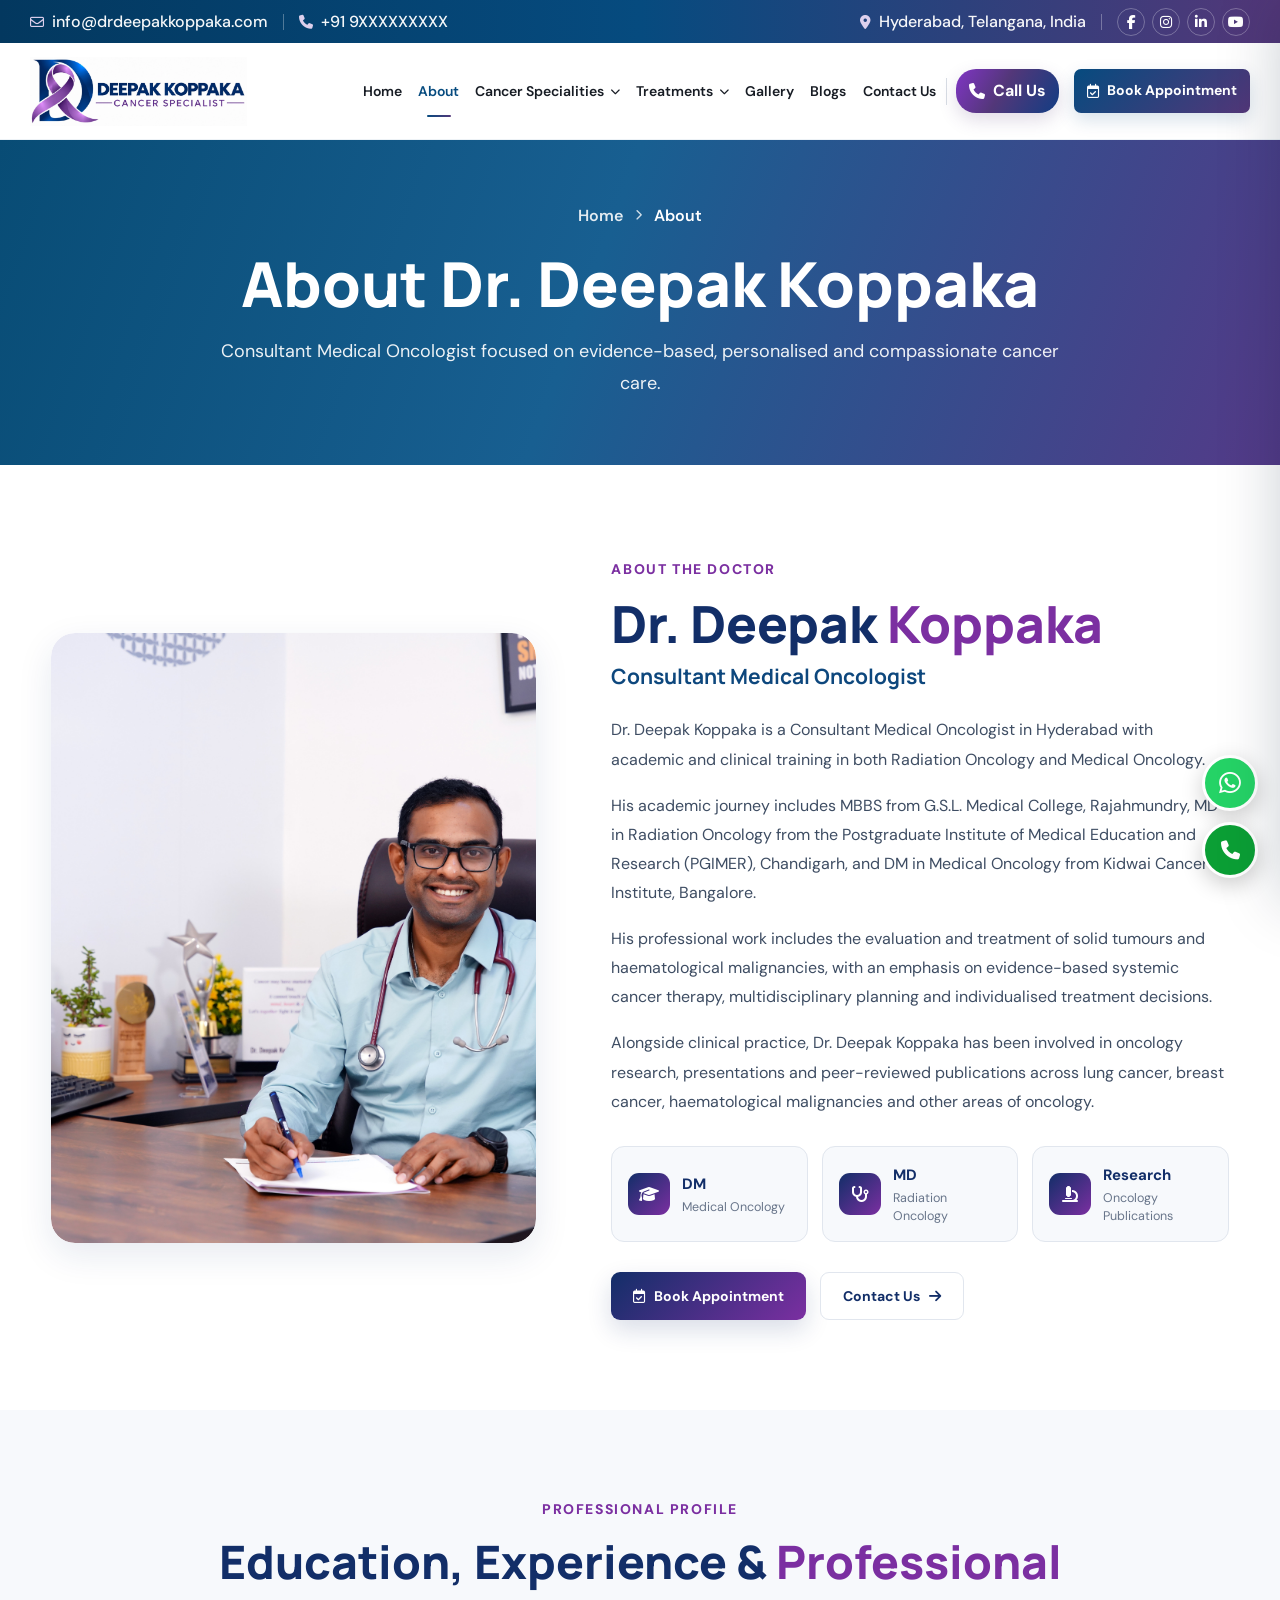
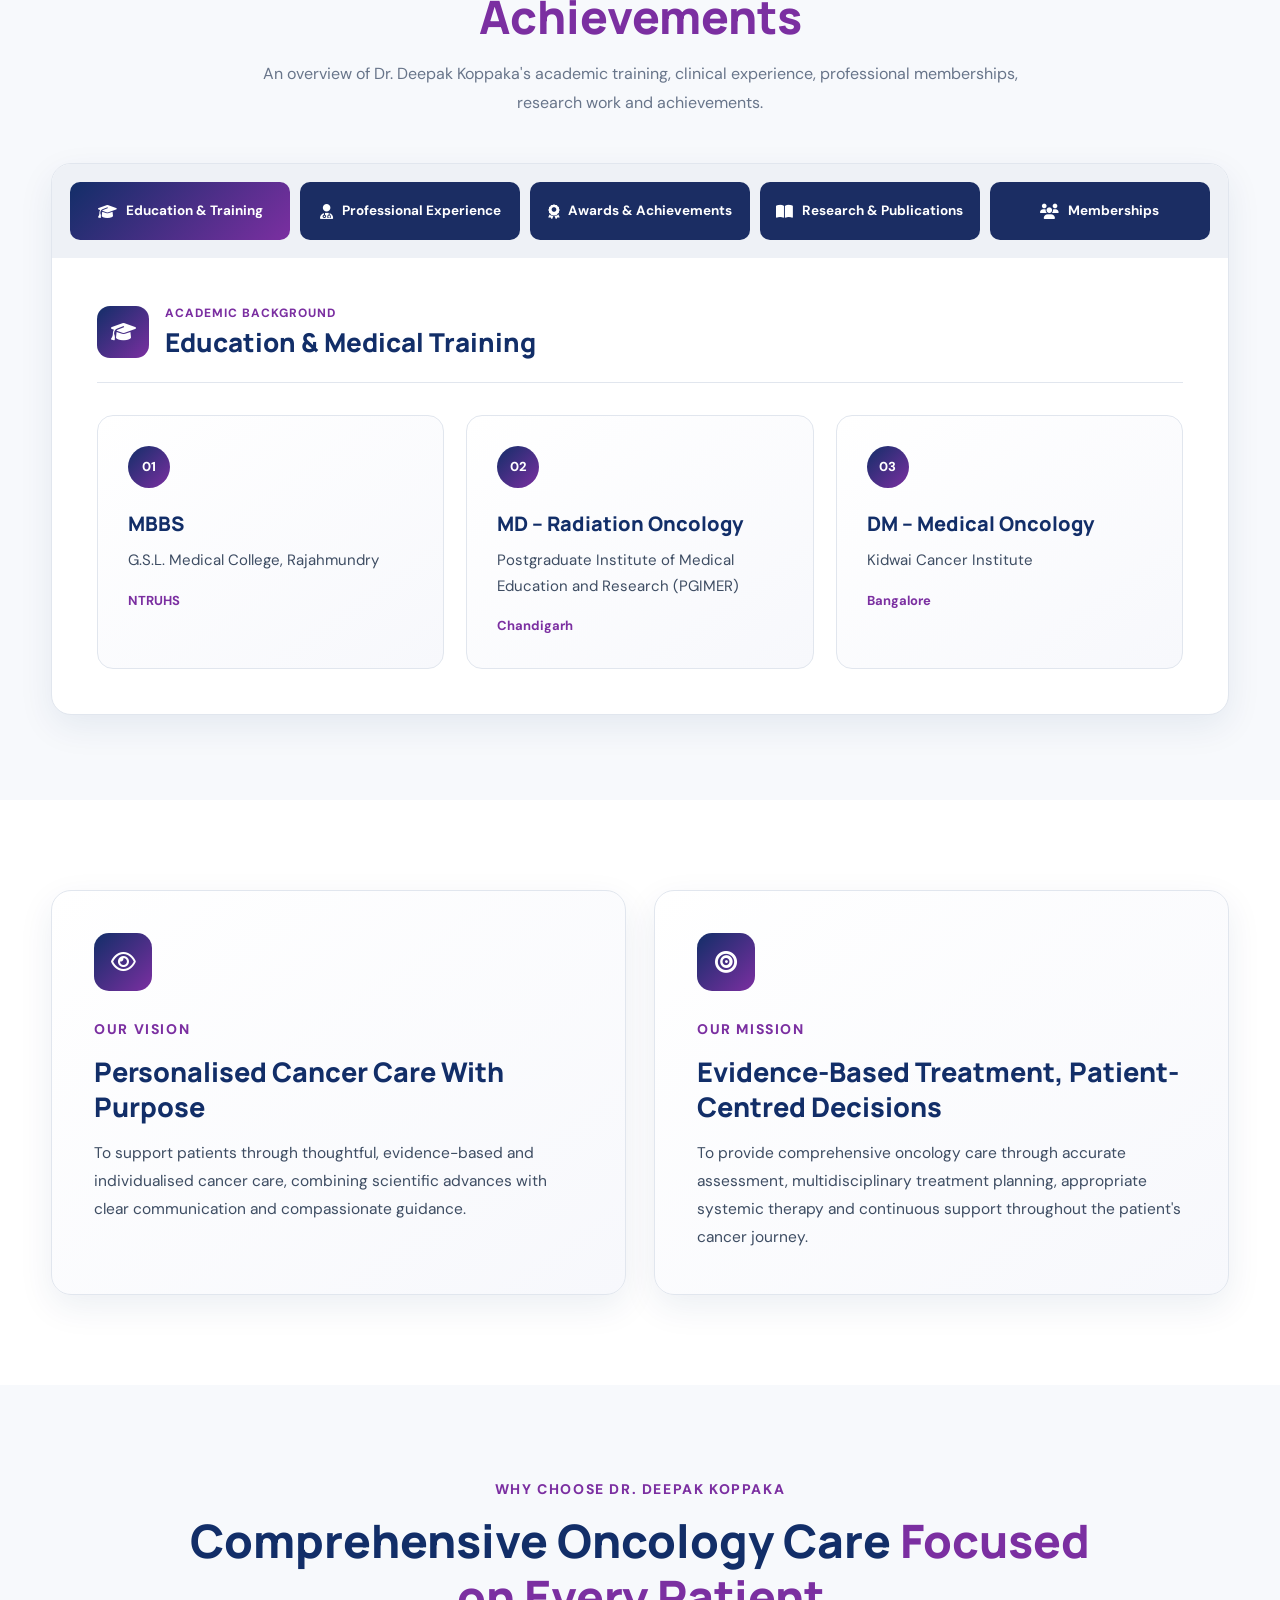
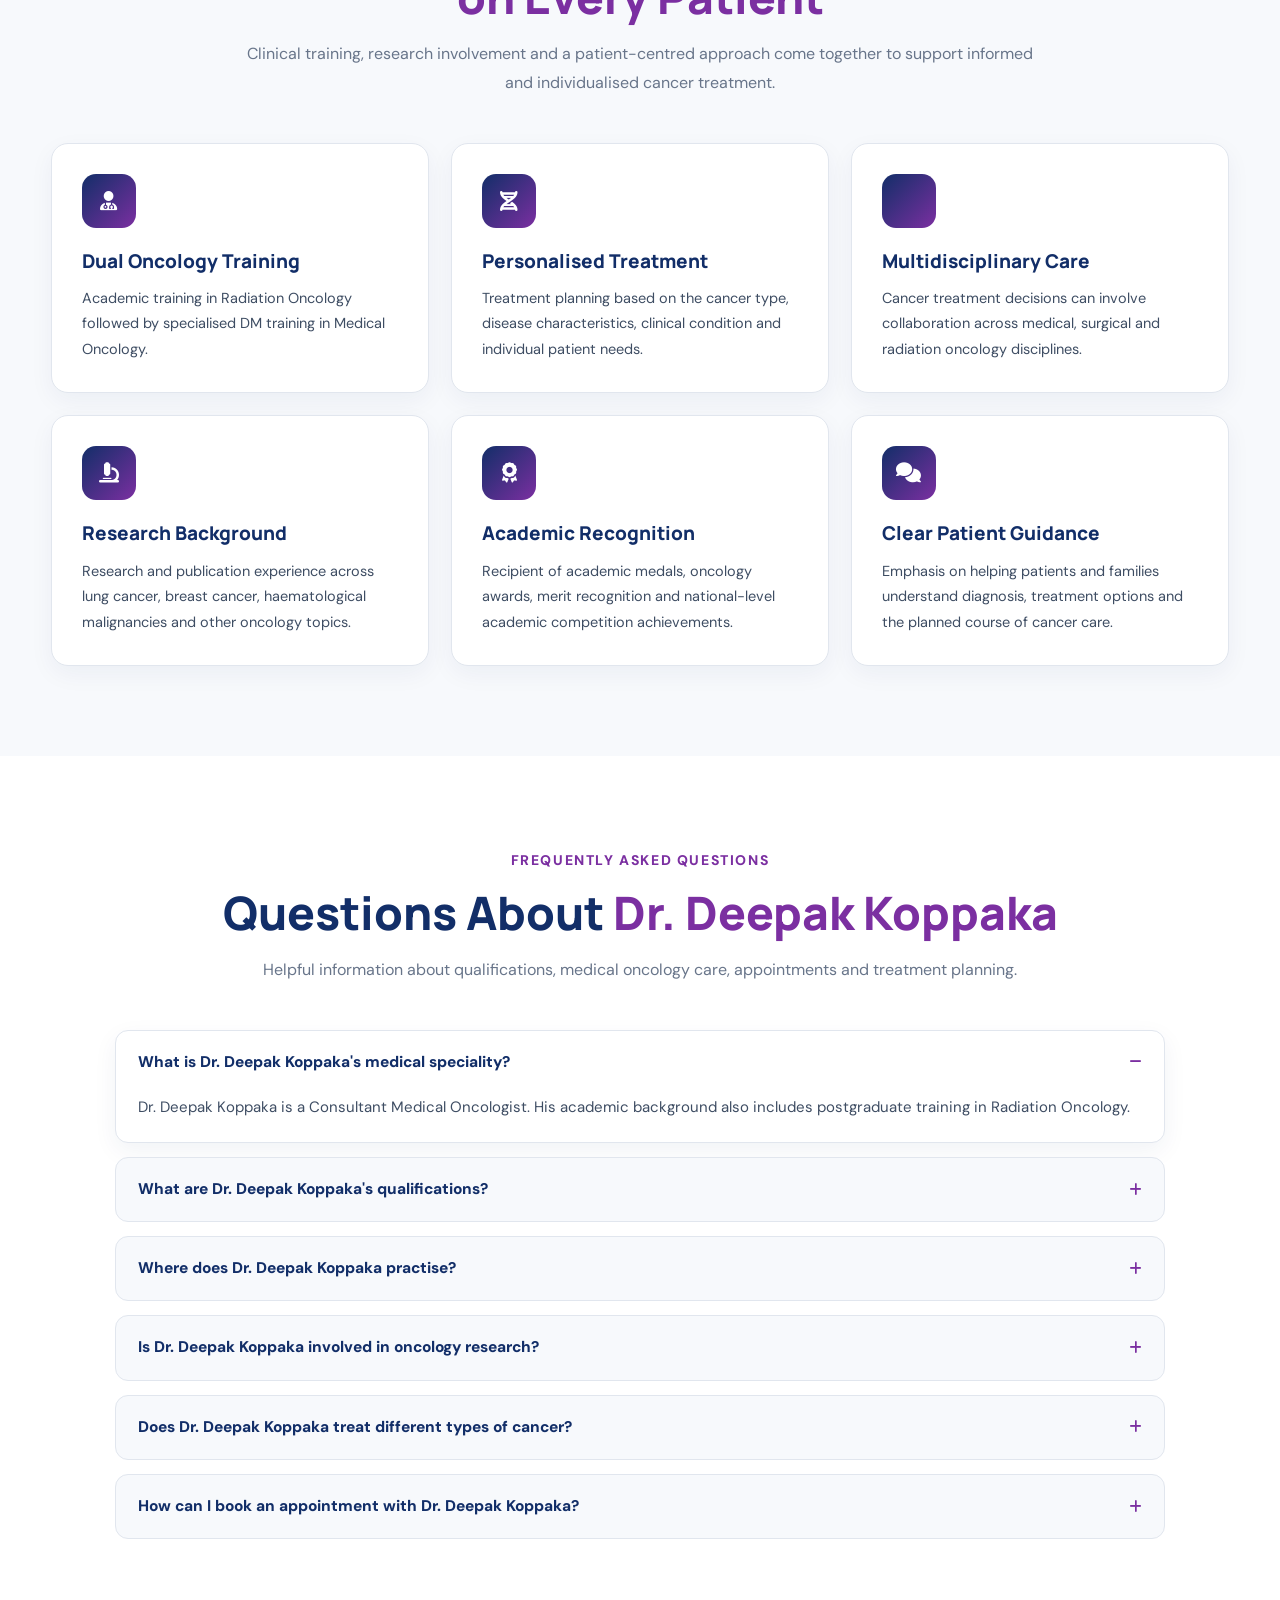
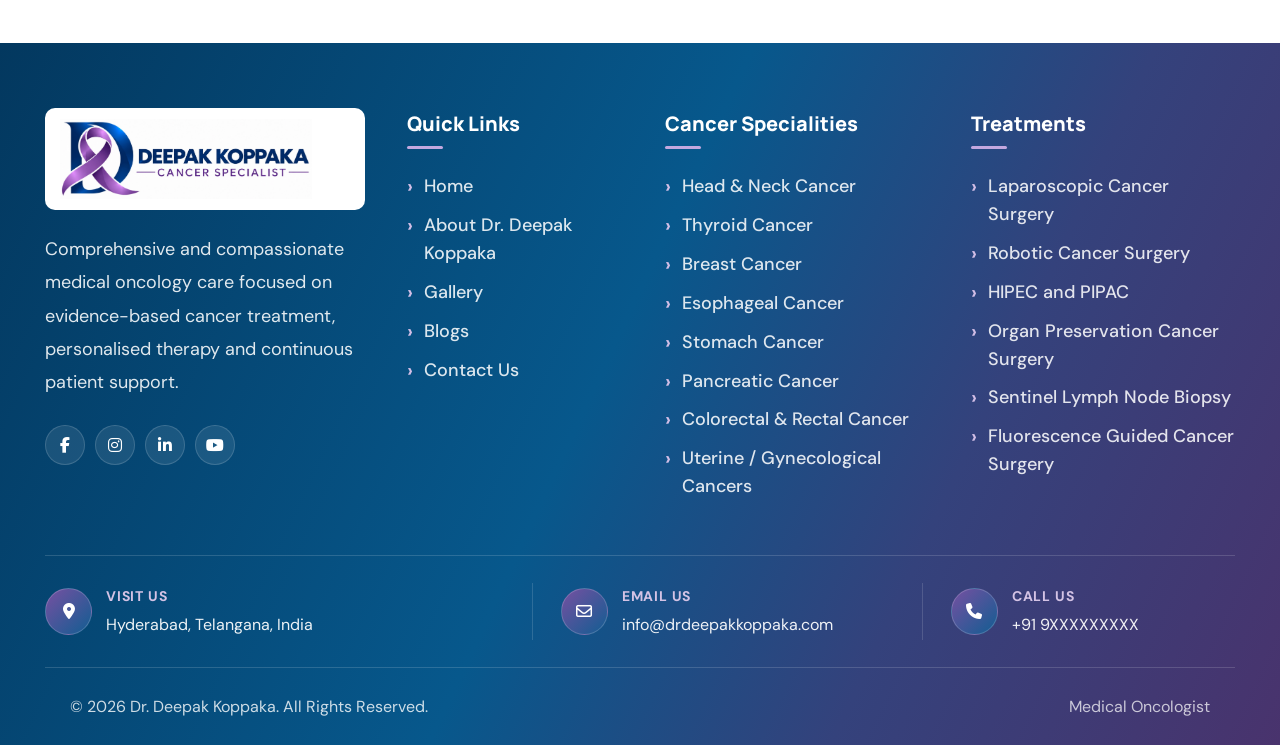
==== about.html @ cdc03666 "first commit" ====
<!DOCTYPE html>
<html lang="en">

<head>

  <meta charset="UTF-8">

  <meta
    name="viewport"
    content="width=device-width, initial-scale=1.0"
  >

  <title>
    About Dr. Deepak Koppaka | Medical Oncologist
  </title>
  <link rel="icon" type="image/jpeg" href="assets/images/logo2.png">

  <meta
    name="description"
    content="Learn about Dr. Deepak Koppaka, Consultant Medical Oncologist in Hyderabad, his qualifications, experience, research, publications and achievements."
  >

  <link
    rel="icon"
    type="image/jpeg"
    href="assets/images/logo.jpeg"
  >


  <!-- FONT AWESOME -->

  <link
    rel="stylesheet"
    href="https://cdnjs.cloudflare.com/ajax/libs/font-awesome/6.5.2/css/all.min.css"
  >


  <!-- COMMON CSS -->

  <link
    rel="stylesheet"
    href="css/common.css"
  >

  <link
    rel="stylesheet"
    href="css/header-footer.css"
  >

  <link
    rel="stylesheet"
    href="css/about.css"
  >

</head>


<body>


<!-- =====================================================
     SHARED HEADER
===================================================== -->

<div class="shared-header"></div>



<main>


<!-- =====================================================
     BREADCRUMB
===================================================== -->

<section class="about-breadcrumb">

  <div class="about-container">

    <div class="about-breadcrumb-inner">

      <div class="about-breadcrumb-links">

        <a href="index.html">
          Home
        </a>

        <i class="fa-solid fa-chevron-right"></i>

        <span>
          About
        </span>

      </div>


      <h1>
        About Dr. Deepak Koppaka
      </h1>


      <p>
        Consultant Medical Oncologist focused on
        evidence-based, personalised and compassionate
        cancer care.
      </p>

    </div>

  </div>

</section>



<!-- =====================================================
     ABOUT DOCTOR
===================================================== -->

<section class="doctor-about-section">

  <div class="about-container">

    <div class="doctor-about-grid">


      <!-- IMAGE -->

      <div class="doctor-about-image">

        <div class="doctor-image-frame">

          <img
            src="assets/images/about/about1.jpg"
            alt="Dr. Deepak Koppaka - Medical Oncologist"
          >

        </div>


        <!-- <div class="doctor-experience-badge"> -->

          <!-- <i class="fa-solid fa-user-doctor"></i> -->

          <!-- <div> -->
            <!-- <strong>
              Medical Oncology
            </strong>

            <span>
              Hyderabad
            </span> -->
          <!-- </div> -->

        <!-- </div> -->

      </div>



      <!-- CONTENT -->

      <div class="doctor-about-content">

        <span class="section-label">
          ABOUT THE DOCTOR
        </span>


        <h2>
          Dr. Deepak
          <span>Koppaka</span>
        </h2>


        <h3>
          Consultant Medical Oncologist
        </h3>


        <p>
          Dr. Deepak Koppaka is a Consultant Medical
          Oncologist in Hyderabad with academic and clinical
          training in both Radiation Oncology and Medical
          Oncology.
        </p>


        <p>
          His academic journey includes MBBS from G.S.L.
          Medical College, Rajahmundry, MD in Radiation
          Oncology from the Postgraduate Institute of Medical
          Education and Research (PGIMER), Chandigarh, and
          DM in Medical Oncology from Kidwai Cancer Institute,
          Bangalore.
        </p>


        <p>
          His professional work includes the evaluation and
          treatment of solid tumours and haematological
          malignancies, with an emphasis on evidence-based
          systemic cancer therapy, multidisciplinary planning
          and individualised treatment decisions.
        </p>


        <p>
          Alongside clinical practice, Dr. Deepak Koppaka
          has been involved in oncology research,
          presentations and peer-reviewed publications
          across lung cancer, breast cancer,
          haematological malignancies and other areas of
          oncology.
        </p>


        <div class="doctor-highlight-grid">


          <div class="doctor-highlight">

            <div class="highlight-icon">
              <i class="fa-solid fa-graduation-cap"></i>
            </div>

            <div>
              <strong>
                DM
              </strong>

              <span>
                Medical Oncology
              </span>
            </div>

          </div>



          <div class="doctor-highlight">

            <div class="highlight-icon">
              <i class="fa-solid fa-stethoscope"></i>
            </div>

            <div>
              <strong>
                MD
              </strong>

              <span>
                Radiation Oncology
              </span>
            </div>

          </div>



          <div class="doctor-highlight">

            <div class="highlight-icon">
              <i class="fa-solid fa-microscope"></i>
            </div>

            <div>
              <strong>
                Research
              </strong>

              <span>
                Oncology Publications
              </span>
            </div>

          </div>

        </div>


        <div class="about-buttons">

          <a
            href="appointment.html"
            class="primary-about-btn"
          >
            <i class="fa-regular fa-calendar-check"></i>

            Book Appointment
          </a>


          <a
            href="contact.html"
            class="secondary-about-btn"
          >
            Contact Us

            <i class="fa-solid fa-arrow-right"></i>
          </a>

        </div>

      </div>

    </div>

  </div>

</section>



<!-- =====================================================
     PROFESSIONAL PROFILE TABS
===================================================== -->

<section class="profile-section">

  <div class="about-container">


    <div class="section-heading-center">

      <span class="section-label">
        PROFESSIONAL PROFILE
      </span>

      <h2>
        Education, Experience &
        <span>Professional Achievements</span>
      </h2>

      <p>
        An overview of Dr. Deepak Koppaka's academic
        training, clinical experience, professional
        memberships, research work and achievements.
      </p>

    </div>



    <div class="profile-tabs-wrapper">


      <!-- TAB BUTTONS -->

      <div
        class="profile-tabs"
        role="tablist"
      >


        <button
          type="button"
          class="profile-tab active"
          data-tab="education"
        >
          <i class="fa-solid fa-graduation-cap"></i>

          <span>
            Education & Training
          </span>
        </button>


        <button
          type="button"
          class="profile-tab"
          data-tab="experience"
        >
          <i class="fa-solid fa-user-doctor"></i>

          <span>
            Professional Experience
          </span>
        </button>


        <button
          type="button"
          class="profile-tab"
          data-tab="awards"
        >
          <i class="fa-solid fa-award"></i>

          <span>
            Awards & Achievements
          </span>
        </button>


        <button
          type="button"
          class="profile-tab"
          data-tab="research"
        >
          <i class="fa-solid fa-book-open"></i>

          <span>
            Research & Publications
          </span>
        </button>


        <button
          type="button"
          class="profile-tab"
          data-tab="memberships"
        >
          <i class="fa-solid fa-users"></i>

          <span>
            Memberships
          </span>
        </button>


      </div>



      <!-- =============================================
           EDUCATION
      ============================================== -->

      <div
        class="profile-tab-content active"
        id="education"
      >

        <div class="tab-content-heading">

          <div class="tab-heading-icon">
            <i class="fa-solid fa-graduation-cap"></i>
          </div>

          <div>

            <span>
              Academic Background
            </span>

            <h3>
              Education & Medical Training
            </h3>

          </div>

        </div>


        <div class="education-grid">


          <article class="education-card">

            <span class="education-number">
              01
            </span>

            <h4>
              MBBS
            </h4>

            <p>
              G.S.L. Medical College,
              Rajahmundry
            </p>

            <span class="education-place">
              NTRUHS
            </span>

          </article>



          <article class="education-card">

            <span class="education-number">
              02
            </span>

            <h4>
              MD – Radiation Oncology
            </h4>

            <p>
              Postgraduate Institute of Medical
              Education and Research (PGIMER)
            </p>

            <span class="education-place">
              Chandigarh
            </span>

          </article>



          <article class="education-card">

            <span class="education-number">
              03
            </span>

            <h4>
              DM – Medical Oncology
            </h4>

            <p>
              Kidwai Cancer Institute
            </p>

            <span class="education-place">
              Bangalore
            </span>

          </article>


        </div>

      </div>



      <!-- =============================================
           EXPERIENCE
      ============================================== -->

      <div
        class="profile-tab-content"
        id="experience"
      >

        <div class="tab-content-heading">

          <div class="tab-heading-icon">
            <i class="fa-solid fa-briefcase-medical"></i>
          </div>

          <div>

            <span>
              Clinical Career
            </span>

            <h3>
              Professional Experience
            </h3>

          </div>

        </div>


        <div class="experience-list">


          <div class="experience-item">

            <div class="experience-icon">
              <i class="fa-solid fa-hospital"></i>
            </div>

            <div>

              <span class="experience-type">
                Current Affiliation
              </span>

              <h4>
                Consultant Medical Oncologist
              </h4>

              <p>
                CARE Hospitals, Hyderabad
              </p>

              <span class="experience-year">
                2020 – Present
              </span>

            </div>

          </div>



          <div class="experience-item">

            <div class="experience-icon">
              <i class="fa-solid fa-hospital-user"></i>
            </div>

            <div>

              <span class="experience-type">
                Professional Experience
              </span>

              <h4>
                Consultant Medical Oncologist
              </h4>

              <p>
                American Oncology Institute /
                Citizens, Hyderabad
              </p>

            </div>

          </div>


        </div>

      </div>



      <!-- =============================================
           AWARDS
      ============================================== -->

      <div
        class="profile-tab-content"
        id="awards"
      >

        <div class="tab-content-heading">

          <div class="tab-heading-icon">
            <i class="fa-solid fa-trophy"></i>
          </div>

          <div>

            <span>
              Recognition
            </span>

            <h3>
              Awards & Accomplishments
            </h3>

          </div>

        </div>


        <div class="achievement-list">


          <div class="achievement-item">
            <i class="fa-solid fa-medal"></i>

            <span>
              Silver Medal in MD Radiation Oncology
              at PGIMER, Chandigarh
            </span>
          </div>


          <div class="achievement-item">
            <i class="fa-solid fa-medal"></i>

            <span>
              Indian Society of Medical and Paediatric
              Oncology – Gold Medal for Best Outgoing
              Medical Oncology Postgraduate
            </span>
          </div>


          <div class="achievement-item">
            <i class="fa-solid fa-trophy"></i>

            <span>
              Torrent Young Scholar Award –
              National Level Winner
            </span>
          </div>


          <div class="achievement-item">
            <i class="fa-solid fa-microphone"></i>

            <span>
              Torrent Young Scholar Award –
              Best Orator Award
            </span>
          </div>


          <div class="achievement-item">
            <i class="fa-solid fa-award"></i>

            <span>
              ESMO Asia 2018 Congress –
              Merit Award
            </span>
          </div>


          <div class="achievement-item">
            <i class="fa-solid fa-ranking-star"></i>

            <span>
              36th Indian Cooperative Oncology Network
              National Level Quiz – First Place
            </span>
          </div>


          <div class="achievement-item">
            <i class="fa-solid fa-ranking-star"></i>

            <span>
              37th Indian Cooperative Oncology Network
              National Level Quiz – Second Place
            </span>
          </div>


          <div class="achievement-item">
            <i class="fa-solid fa-lightbulb"></i>

            <span>
              Innovation in Oncology – Lung Cancer Edition,
              Indian Society of Oncology – First Place
            </span>
          </div>


          <div class="achievement-item">
            <i class="fa-solid fa-star"></i>

            <span>
              Sun's Platform for Education,
              Awareness & Knowledge (SPEAK) –
              National Level Quiz First Place
            </span>
          </div>


        </div>

      </div>



      <!-- =============================================
           RESEARCH
      ============================================== -->

      <div
        class="profile-tab-content"
        id="research"
      >

        <div class="tab-content-heading">

          <div class="tab-heading-icon">
            <i class="fa-solid fa-microscope"></i>
          </div>

          <div>

            <span>
              Academic Contribution
            </span>

            <h3>
              Research & Publications
            </h3>

          </div>

        </div>


        <div class="research-columns">


          <div class="research-column">

            <h4>
              Research Presentations
            </h4>

            <ul class="profile-check-list">

              <li>
                UAE Cancer Congress 2017,
                Dubai – Poster Presentation
              </li>

              <li>
                Indian Cancer Congress 2017,
                Bangalore – Poster Presentation
              </li>

              <li>
                ESMO Asia Congress 2017,
                Singapore – Poster Presentation
              </li>

              <li>
                Selected for Mini Oral Presentation
                at ESMO Asia 2018 Congress,
                Singapore
              </li>

              <li>
                NZAROICON 2013 –
                Best Paper Presentation
              </li>

              <li>
                Indian Cancer Congress 2017 –
                ESMO-Asia Travel Grant
              </li>

            </ul>

          </div>



          <div class="research-column">

            <h4>
              Selected Research Areas
            </h4>

            <ul class="profile-check-list">

              <li>
                PET-CT integration in radiotherapy
                planning for non-small cell lung cancer
              </li>

              <li>
                Febrile neutropenia risk assessment
                using CISNE and MASCC models
              </li>

              <li>
                Circulating tumour cells and
                individualised drug susceptibility
                testing
              </li>

              <li>
                Next-generation sequencing and
                cell-free tumour DNA in lung cancer
              </li>

              <li>
                Recurrent and metastatic breast
                cancer research
              </li>

              <li>
                Haematological malignancies including
                lymphoma and acute myeloid leukaemia
              </li>

            </ul>

          </div>

        </div>


        <div class="publication-box">

          <div class="publication-title">

            <i class="fa-solid fa-book-medical"></i>

            <div>
              <span>
                Scientific Work
              </span>

              <h4>
                Selected Publications
              </h4>
            </div>

          </div>


          <div class="publication-list">


            <div class="publication-item">

              <span>01</span>

              <p>
                Impact of Integrating PET-CT in
                Radiotherapy Planning of Non-Small
                Cell Carcinoma Lung: Dosimetric and
                Radiobiological Comparison.
              </p>

            </div>


            <div class="publication-item">

              <span>02</span>

              <p>
                Gemcitabine-Induced Supraventricular
                Tachycardia: A Rare Manifestation.
              </p>

            </div>


            <div class="publication-item">

              <span>03</span>

              <p>
                Clinicopathological Profile and
                Treatment Outcome of Squamous Cell
                Carcinoma Breast at a Tertiary Cancer
                Center in South India.
              </p>

            </div>


            <div class="publication-item">

              <span>04</span>

              <p>
                Role of Taxanes in Triple-Negative
                Breast Cancer: A Study from a Tertiary
                Cancer Center in South India.
              </p>

            </div>


            <div class="publication-item">

              <span>05</span>

              <p>
                Circulating Tumor Cell Cluster
                Phenotype Allows Monitoring Response
                to Treatment and Predicts Survival.
              </p>

            </div>


          </div>

        </div>

      </div>



      <!-- =============================================
           MEMBERSHIPS
      ============================================== -->

      <div
        class="profile-tab-content"
        id="memberships"
      >

        <div class="tab-content-heading">

          <div class="tab-heading-icon">
            <i class="fa-solid fa-users"></i>
          </div>

          <div>

            <span>
              Professional Associations
            </span>

            <h3>
              Professional Memberships
            </h3>

          </div>

        </div>


        <div class="membership-grid">


          <div class="membership-card">
            <i class="fa-solid fa-circle-check"></i>

            <span>
              Association of Radiation
              Oncologists of India
            </span>
          </div>


          <div class="membership-card">
            <i class="fa-solid fa-circle-check"></i>

            <span>
              European Society for
              Medical Oncology
            </span>
          </div>


          <div class="membership-card">
            <i class="fa-solid fa-circle-check"></i>

            <span>
              American Society of
              Clinical Oncology
            </span>
          </div>


          <div class="membership-card">
            <i class="fa-solid fa-circle-check"></i>

            <span>
              Indian Society of Medical
              and Paediatric Oncology
            </span>
          </div>


          <div class="membership-card">
            <i class="fa-solid fa-circle-check"></i>

            <span>
              Indian Society of Oncology
            </span>
          </div>


        </div>

      </div>


    </div>

  </div>

</section>



<!-- =====================================================
     VISION & MISSION
===================================================== -->

<section class="vision-mission-section">

  <div class="about-container">

    <div class="vision-mission-grid">


      <!-- VISION -->

      <article class="vision-mission-card">

        <div class="vision-card-icon">
          <i class="fa-regular fa-eye"></i>
        </div>

        <span class="section-label">
          OUR VISION
        </span>

        <h2>
          Personalised Cancer Care
          With Purpose
        </h2>

        <p>
          To support patients through thoughtful,
          evidence-based and individualised cancer care,
          combining scientific advances with clear
          communication and compassionate guidance.
        </p>

      </article>



      <!-- MISSION -->

      <article class="vision-mission-card">

        <div class="vision-card-icon">
          <i class="fa-solid fa-bullseye"></i>
        </div>

        <span class="section-label">
          OUR MISSION
        </span>

        <h2>
          Evidence-Based Treatment,
          Patient-Centred Decisions
        </h2>

        <p>
          To provide comprehensive oncology care through
          accurate assessment, multidisciplinary treatment
          planning, appropriate systemic therapy and
          continuous support throughout the patient's
          cancer journey.
        </p>

      </article>


    </div>

  </div>

</section>



<!-- =====================================================
     WHY CHOOSE DR DEEPAK
===================================================== -->

<section class="why-doctor-section">

  <div class="about-container">


    <div class="section-heading-center">

      <span class="section-label">
        WHY CHOOSE DR. DEEPAK KOPPAKA
      </span>

      <h2>
        Comprehensive Oncology Care
        <span>Focused on Every Patient</span>
      </h2>

      <p>
        Clinical training, research involvement and a
        patient-centred approach come together to support
        informed and individualised cancer treatment.
      </p>

    </div>



    <div class="why-doctor-grid">


      <article class="why-card">

        <div class="why-icon">
          <i class="fa-solid fa-user-doctor"></i>
        </div>

        <h3>
          Dual Oncology Training
        </h3>

        <p>
          Academic training in Radiation Oncology
          followed by specialised DM training in
          Medical Oncology.
        </p>

      </article>



      <article class="why-card">

        <div class="why-icon">
          <i class="fa-solid fa-dna"></i>
        </div>

        <h3>
          Personalised Treatment
        </h3>

        <p>
          Treatment planning based on the cancer type,
          disease characteristics, clinical condition
          and individual patient needs.
        </p>

      </article>



      <article class="why-card">

        <div class="why-icon">
          <i class="fa-solid fa-users-medical"></i>
        </div>

        <h3>
          Multidisciplinary Care
        </h3>

        <p>
          Cancer treatment decisions can involve
          collaboration across medical, surgical and
          radiation oncology disciplines.
        </p>

      </article>



      <article class="why-card">

        <div class="why-icon">
          <i class="fa-solid fa-microscope"></i>
        </div>

        <h3>
          Research Background
        </h3>

        <p>
          Research and publication experience across
          lung cancer, breast cancer, haematological
          malignancies and other oncology topics.
        </p>

      </article>



      <article class="why-card">

        <div class="why-icon">
          <i class="fa-solid fa-award"></i>
        </div>

        <h3>
          Academic Recognition
        </h3>

        <p>
          Recipient of academic medals, oncology
          awards, merit recognition and national-level
          academic competition achievements.
        </p>

      </article>



      <article class="why-card">

        <div class="why-icon">
          <i class="fa-solid fa-comments"></i>
        </div>

        <h3>
          Clear Patient Guidance
        </h3>

        <p>
          Emphasis on helping patients and families
          understand diagnosis, treatment options and
          the planned course of cancer care.
        </p>

      </article>


    </div>

  </div>

</section>



<!-- =====================================================
     FAQ
===================================================== -->

<section class="about-faq-section">

  <div class="about-container">


    <div class="section-heading-center">

      <span class="section-label">
        FREQUENTLY ASKED QUESTIONS
      </span>

      <h2>
        Questions About
        <span>Dr. Deepak Koppaka</span>
      </h2>

      <p>
        Helpful information about qualifications,
        medical oncology care, appointments and
        treatment planning.
      </p>

    </div>



    <div class="about-faq-list">


      <!-- FAQ 1 -->

      <article class="about-faq-item active">

        <button
          type="button"
          class="about-faq-question"
        >

          <span>
            What is Dr. Deepak Koppaka's medical speciality?
          </span>

          <i class="fa-solid fa-minus"></i>

        </button>


        <div class="about-faq-answer">

          <p>
            Dr. Deepak Koppaka is a Consultant Medical
            Oncologist. His academic background also
            includes postgraduate training in Radiation
            Oncology.
          </p>

        </div>

      </article>



      <!-- FAQ 2 -->

      <article class="about-faq-item">

        <button
          type="button"
          class="about-faq-question"
        >

          <span>
            What are Dr. Deepak Koppaka's qualifications?
          </span>

          <i class="fa-solid fa-plus"></i>

        </button>


        <div class="about-faq-answer">

          <p>
            His qualifications include MBBS from G.S.L.
            Medical College, MD in Radiation Oncology
            from PGIMER Chandigarh and DM in Medical
            Oncology from Kidwai Cancer Institute,
            Bangalore.
          </p>

        </div>

      </article>



      <!-- FAQ 3 -->

      <article class="about-faq-item">

        <button
          type="button"
          class="about-faq-question"
        >

          <span>
            Where does Dr. Deepak Koppaka practise?
          </span>

          <i class="fa-solid fa-plus"></i>

        </button>


        <div class="about-faq-answer">

          <p>
            The supplied professional profile lists
            Dr. Deepak Koppaka as a Consultant Medical
            Oncologist at CARE Hospitals, Hyderabad.
          </p>

        </div>

      </article>



      <!-- FAQ 4 -->

      <article class="about-faq-item">

        <button
          type="button"
          class="about-faq-question"
        >

          <span>
            Is Dr. Deepak Koppaka involved in oncology research?
          </span>

          <i class="fa-solid fa-plus"></i>

        </button>


        <div class="about-faq-answer">

          <p>
            Yes. His supplied professional information
            includes research presentations, dissertations,
            projects and peer-reviewed publications across
            multiple areas of oncology.
          </p>

        </div>

      </article>



      <!-- FAQ 5 -->

      <article class="about-faq-item">

        <button
          type="button"
          class="about-faq-question"
        >

          <span>
            Does Dr. Deepak Koppaka treat different types of cancer?
          </span>

          <i class="fa-solid fa-plus"></i>

        </button>


        <div class="about-faq-answer">

          <p>
            His professional and research background
            covers a range of solid tumours and
            haematological malignancies. The appropriate
            treatment approach depends on each patient's
            diagnosis and clinical assessment.
          </p>

        </div>

      </article>



      <!-- FAQ 6 -->

      <article class="about-faq-item">

        <button
          type="button"
          class="about-faq-question"
        >

          <span>
            How can I book an appointment with Dr. Deepak Koppaka?
          </span>

          <i class="fa-solid fa-plus"></i>

        </button>


        <div class="about-faq-answer">

          <p>
            You can use the Book Appointment option on
            this website or contact the clinic through
            the contact details provided on the website.
          </p>

        </div>

      </article>


    </div>

  </div>

</section>


</main>



<!-- =====================================================
     SHARED FOOTER
===================================================== -->

<div class="shared-footer"></div>



<!-- =====================================================
     JS
===================================================== -->

<script src="js/shared.js"></script>

<script src="js/about.js"></script>


</body>

</html>
---- css/common.css ----
@import url(
  'https://fonts.googleapis.com/css2?family=DM+Sans:wght@400;500;600;700&family=Manrope:wght@500;600;700;800&display=swap'
);

* {
  margin: 0;
  padding: 0;
  box-sizing: border-box;
}

html {
  scroll-behavior: smooth;
}

body {
  margin: 0;

  color: #30343b;

  background: #ffffff;

  font-family:
    "DM Sans",
    Arial,
    sans-serif;

  font-size: 16px;

  line-height: 1.7;

  overflow-x: hidden;
}

h1,
h2,
h3,
h4,
h5,
h6 {
  color: #073e69;

  font-family:
    "Manrope",
    sans-serif;

  line-height: 1.25;
}

img {
  max-width: 100%;
}

button,
input,
textarea,
select {
  font: inherit;
}


/* ========================================
   INNER PAGE BANNER
======================================== */

.inner-banner {
  position: relative;

  min-height: 310px;

  display: flex;
  align-items: center;

  overflow: hidden;

  background:
    linear-gradient(
      90deg,
      rgba(4, 57, 96, .95) 0%,
      rgba(5, 71, 120, .83) 42%,
      rgba(82, 55, 120, .52) 100%
    ),
    url("../assets/images/inner-banner.jpg")
    center / cover no-repeat;
}

.inner-banner::before {
  content: "";

  position: absolute;

  right: -100px;
  top: -160px;

  width: 450px;
  height: 450px;

  border: 80px solid rgba(255,255,255,.05);

  border-radius: 50%;
}

.inner-banner-content {
  position: relative;

  z-index: 2;

  color: white;
}

.inner-banner h1 {
  margin-bottom: 15px;

  color: white;

  font-size: clamp(38px, 5vw, 62px);
  font-weight: 800;
}

.breadcrumb {
  display: flex;
  align-items: center;

  gap: 10px;

  font-size: 17px;
}

.breadcrumb a {
  color: #d6c6e8;

  font-weight: 600;

  text-decoration: none;
}

.breadcrumb span {
  color: white;
}


/* ========================================
   PAGE CONTENT
======================================== */

.page-section {
  padding: 85px 0;
}

.section-heading {
  max-width: 780px;

  margin: 0 auto 50px;

  text-align: center;
}

.section-label {
  display: inline-block;

  margin-bottom: 10px;

  color: #533779;

  font-size: 15px;
  font-weight: 800;

  letter-spacing: 1.5px;

  text-transform: uppercase;
}

.section-heading h2 {
  margin-bottom: 16px;

  font-size: clamp(30px, 4vw, 44px);
}

.section-heading p {
  color: #6b7280;

  font-size: 17px;
  line-height: 1.8;
}

.content-card {
  padding: 40px;

  background: white;

  border: 1px solid #e7e9ed;
  border-radius: 16px;

  box-shadow:
    0 10px 35px rgba(18, 55, 84, .07);
}

.content-card h2 {
  margin-bottom: 18px;

  font-size: 32px;
}

.content-card p {
  margin-bottom: 17px;

  font-size: 17px;
  line-height: 1.85;
}


/* ========================================
   RESPONSIVE
======================================== */

@media (max-width: 991px) {

  .inner-banner {
    min-height: 260px;
  }

  .page-section {
    padding: 65px 0;
  }

}

@media (max-width: 767px) {

  body {
    font-size: 15px;
  }

  .inner-banner {
    min-height: 220px;
  }

  .inner-banner h1 {
    font-size: 36px;
  }

  .breadcrumb {
    font-size: 15px;
  }

  .page-section {
    padding: 50px 0;
  }

  .content-card {
    padding: 28px 22px;
  }

  .content-card h2 {
    font-size: 27px;
  }

  .content-card p {
    font-size: 16px;
  }

}
---- css/header-footer.css ----
/* =========================================================
   DR. DEEPAK KOPPAKA
   HEADER + FOOTER
   UPDATED RESPONSIVE VERSION
========================================================= */

:root {
  --brand-blue: #064b7f;
  --brand-blue-dark: #03385f;
  --brand-blue-deep: #042d51;

  --brand-purple: #533779;
  --brand-purple-dark: #3d285d;
  --brand-purple-light: #f2edf7;

  --white: #ffffff;

  --text-dark: #151a22;
  --text: #343b45;
  --text-light: #68717d;

  --border: #e4e8ed;

  --site-header-height: 139px;
}


/* =========================================================
   HEADER CONTAINER

   LEFT + RIGHT SPACE ADDED
========================================================= */

.header-wide-container {
  width: calc(100% - 90px);
  max-width: 1650px;

  margin: 0 auto;
}


/* =========================================================
   FOOTER CONTAINER

   Footer full background remains.
   Content gets left/right gap only.
========================================================= */

.footer-wide-container {
  width: calc(100% - 120px);
  max-width: 1600px;

  margin: 0 auto;
}


/* =========================================================
   FIXED HEADER
========================================================= */

.site-header-wrapper {
  position: fixed;

  top: 0;
  left: 0;
  right: 0;

  z-index: 9999;

  width: 100%;

  background: #ffffff;

  transition:
    box-shadow 0.25s ease,
    transform 0.25s ease;
}


/*
  Because header is fixed,
  page content starts after header.
*/

body {
  padding-top: var(--site-header-height);
}


.site-header-wrapper.header-scrolled {
  box-shadow:
    0 6px 25px
    rgba(7, 43, 73, 0.13);
}


/* =========================================================
   TOP HEADER
========================================================= */

.top-header {
  position: relative;

  z-index: 2;

  min-height: 43px;

  color: #ffffff;

  background:
    linear-gradient(
      90deg,
      var(--brand-blue-dark) 0%,
      var(--brand-blue) 50%,
      var(--brand-purple) 100%
    );
}


.top-header-inner {
  min-height: 43px;

  display: flex;
  align-items: center;
  justify-content: space-between;

  gap: 30px;
}


.top-left,
.top-right {
  display: flex;
  align-items: center;

  gap: 15px;
}


.top-contact-item,
.top-address {
  display: flex;
  align-items: center;

  gap: 8px;

  color: rgba(255, 255, 255, 0.96);

  font-size: 16px;
  font-weight: 500;

  line-height: 1;

  text-decoration: none;
}


.top-contact-item i,
.top-address i {
  color: #ddd0ed;

  font-size: 14px;
}


.top-contact-item {
  transition:
    opacity 0.2s ease;
}


.top-contact-item:hover {
  opacity: 0.8;
}


.top-divider {
  width: 1px;
  height: 16px;

  background:
    rgba(255, 255, 255, 0.3);
}


/* =========================================================
   TOP SOCIAL ICONS
========================================================= */

.top-socials {
  display: flex;
  align-items: center;

  gap: 7px;
}


.top-socials a {
  width: 28px;
  height: 28px;

  display: flex;
  align-items: center;
  justify-content: center;

  color: #ffffff;

  border:
    1px solid
    rgba(255, 255, 255, 0.28);

  border-radius: 50%;

  font-size: 14px;

  text-decoration: none;

  transition:
    background 0.2s ease,
    transform 0.2s ease;
}


.top-socials a:hover {
  background:
    rgba(255, 255, 255, 0.16);

  transform: translateY(-2px);
}


/* =========================================================
   MAIN HEADER
========================================================= */

.main-header {
  position: relative;

  z-index: 1;

  width: 100%;

  background: #ffffff;

  border-bottom:
    1px solid
    rgba(0, 71, 125, 0.07);
}


.main-header-inner {
  min-height: 96px;

  display: flex;
  align-items: center;

  gap: 20px;
}


/* =========================================================
   LOGO
========================================================= */

.site-logo {
  width: 260px;

  flex: 0 0 260px;

  display: flex;
  align-items: center;

  text-decoration: none;
}


.site-logo img {
  display: block;

  width: 100%;
  height: 76px;

  object-fit: contain;

  object-position: left center;
}


/* =========================================================
   DESKTOP NAVIGATION
========================================================= */

.desktop-nav {
  flex: 1;

  min-width: 0;

  display: flex;
  align-items: center;
  justify-content: flex-end;

  gap: 2px;
}


.nav-link {
  position: relative;

  min-height: 96px;

  display: flex;
  align-items: center;
  justify-content: center;

  gap: 6px;

  padding: 0 10px;

  color: #171c24;

  background: transparent;

  border: 0;

  font-family: inherit;

  font-size: 16px;
  font-weight: 600;

  line-height: 1;

  white-space: nowrap;

  text-decoration: none;

  cursor: pointer;

  transition:
    color 0.2s ease;
}


/* =========================================================
   SMALL NAV UNDERLINE
========================================================= */

.nav-link::after {
  content: "";

  position: absolute;

  left: 50%;
  bottom: 22px;

  width: 0;
  height: 2px;

  background:
    linear-gradient(
      90deg,
      var(--brand-blue),
      var(--brand-purple)
    );

  border-radius: 10px;

  transform:
    translateX(-50%);

  transition:
    width 0.25s ease;
}


.nav-link:hover,
.nav-link.current {
  color: var(--brand-blue);
}


.nav-link:hover::after,
.nav-link.current::after {
  width: 24px;
}


.dropdown-parent-link i {
  font-size: 10px;

  transition:
    transform 0.25s ease;
}


/* =========================================================
   DESKTOP DROPDOWN
   HOVER OPEN
========================================================= */

.nav-dropdown {
  position: relative;
}


/*
  Hover bridge
*/

.nav-dropdown::after {
  content: "";

  position: absolute;

  left: 0;
  top: 74%;

  width: 100%;
  height: 35px;

  background: transparent;
}


.dropdown-menu {
  position: absolute;

  top: calc(100% - 8px);
  left: 50%;

  z-index: 999;

  width: 285px;

  padding: 10px;

  background: #ffffff;

  border:
    1px solid
    rgba(0, 71, 125, 0.11);

  /*
    No purple/blue top border
  */

  border-top:
    1px solid
    rgba(0, 71, 125, 0.11);

  border-radius: 10px;

  box-shadow:
    0 15px 40px
    rgba(16, 43, 67, 0.14);

  opacity: 0;
  visibility: hidden;

  pointer-events: none;

  transform:
    translate(-50%, 12px);

  transition:
    opacity 0.22s ease,
    visibility 0.22s ease,
    transform 0.22s ease;
}


.nav-dropdown:hover .dropdown-menu,
.nav-dropdown:focus-within .dropdown-menu {
  opacity: 1;
  visibility: visible;

  pointer-events: auto;

  transform:
    translate(-50%, 0);
}


.nav-dropdown:hover
.dropdown-parent-link,

.nav-dropdown:focus-within
.dropdown-parent-link {
  color: var(--brand-blue);
}


.nav-dropdown:hover
.dropdown-parent-link i,

.nav-dropdown:focus-within
.dropdown-parent-link i {
  transform: rotate(180deg);
}


/* =========================================================
   DROPDOWN LINKS
========================================================= */

.dropdown-menu a {
  display: flex;
  align-items: center;

  gap: 11px;

  width: 100%;

  padding: 11px 13px;

  color: #363d46;

  border-radius: 6px;

  font-size: 16px;
  font-weight: 500;

  line-height: 1.4;

  text-decoration: none;

  transition:
    background 0.2s ease,
    color 0.2s ease,
    padding 0.2s ease;
}


.dropdown-menu a > span {
  width: 6px;
  height: 6px;

  flex: 0 0 6px;

  background: var(--brand-purple);

  border-radius: 50%;
}


.dropdown-menu a:hover {
  color: var(--brand-blue);

  background:
    linear-gradient(
      90deg,
      #eef7fc,
      #f5f1f8
    );

  padding-left: 17px;
}


/* =========================================================
   CONTACT + LINE + CALL
========================================================= */

.desktop-contact-actions {
  display: flex;
  align-items: center;

  margin-left: 1px;
}


.contact-nav-link {
  padding-right: 14px;
}


.header-action-divider {
  width: 1px;
  height: 27px;

  flex: 0 0 1px;

  margin:
    0 13px
    0 3px;

  background: #d8dde4;
}


/* =========================================================
   CALL BUTTON
========================================================= */

.header-call-btn {
  min-height: 44px;

  display: inline-flex;
  align-items: center;
  justify-content: center;

  gap: 8px;

  padding: 0 12px;

  color: #ffffff;

  background:
    linear-gradient(
      120deg,
      #8035c5 0%,
      var(--brand-purple) 45%,
      #123d83 100%
    );

  border-radius: 20px;

  box-shadow:
    0 7px 18px
    rgba(81, 54, 118, 0.18);

  font-size: 14px;
  font-weight: 700;

  white-space: nowrap;

  text-decoration: none;

  transition:
    transform 0.2s ease,
    box-shadow 0.2s ease;
}


.header-call-btn:hover {
  transform: translateY(-2px);

  box-shadow:
    0 10px 23px
    rgba(81, 54, 118, 0.26);
}


/* =========================================================
   BOOK APPOINTMENT
========================================================= */

.header-book-area {
  flex-shrink: 0;

  margin-left: 3px;
}


.header-book-btn {
  min-height: 44px;

  display: inline-flex;
  align-items: center;
  justify-content: center;

  gap: 8px;

  padding: 0 14px;

  color: #ffffff;

  background:
    linear-gradient(
      135deg,
      var(--brand-blue),
      var(--brand-purple)
    );

  border-radius: 7px;

  box-shadow:
    0 7px 18px
    rgba(0, 71, 125, 0.16);

  font-size: 14px;
  font-weight: 700;

  white-space: nowrap;

  text-decoration: none;

  transition:
    transform 0.2s ease,
    box-shadow 0.2s ease;
}


.header-book-btn:hover {
  transform: translateY(-2px);

  box-shadow:
    0 10px 24px
    rgba(0, 71, 125, 0.24);
}


/* =========================================================
   MOBILE MENU BUTTON
========================================================= */

.mobile-menu-btn {
  width: 46px;
  height: 46px;

  display: none;
  align-items: center;
  justify-content: center;
  flex-direction: column;

  flex-shrink: 0;

  gap: 5px;

  padding: 0;

  background:
    linear-gradient(
      135deg,
      var(--brand-blue),
      var(--brand-purple)
    );

  border: 0;

  border-radius: 8px;

  cursor: pointer;
}


.mobile-menu-btn span {
  width: 22px;
  height: 2px;

  background: #ffffff;

  border-radius: 10px;
}


/* =========================================================
   MOBILE OVERLAY
========================================================= */

.mobile-menu-overlay {
  position: fixed;

  inset: 0;

  z-index: 10000;

  background:
    rgba(7, 20, 42, 0.63);

  backdrop-filter: blur(2px);

  opacity: 0;
  visibility: hidden;

  pointer-events: none;

  transition:
    opacity 0.3s ease,
    visibility 0.3s ease;
}


.mobile-menu-overlay.active {
  opacity: 1;
  visibility: visible;

  pointer-events: auto;
}


body.mobile-menu-open {
  overflow: hidden;
}


/* =========================================================
   MOBILE/TABLET RIGHT SIDE MENU
========================================================= */

.mobile-side-menu {
  position: fixed;

  top: 0;
  right: 0;

  z-index: 10001;

  width: min(430px, 88vw);
  height: 100dvh;

  display: flex;
  flex-direction: column;

  background: #ffffff;

  box-shadow:
    -20px 0 60px
    rgba(9, 26, 52, 0.22);

  transform:
    translateX(105%);

  transition:
    transform 0.35s
    cubic-bezier(.4, 0, .2, 1);
}


.mobile-side-menu.active {
  transform:
    translateX(0);
}


/* =========================================================
   MOBILE MENU HEADER
========================================================= */

.mobile-menu-header {
  min-height: 105px;

  display: flex;
  align-items: center;
  justify-content: space-between;

  gap: 20px;

  padding: 16px 20px;

  border-bottom:
    1px solid #e7e9ee;
}


.mobile-menu-logo {
  width: 235px;

  display: block;
}


.mobile-menu-logo img {
  display: block;

  width: 100%;
  height: 70px;

  object-fit: contain;

  object-position: left center;
}


.mobile-menu-close {
  width: 42px;
  height: 42px;

  flex: 0 0 42px;

  display: flex;
  align-items: center;
  justify-content: center;

  color: var(--brand-purple);

  background: #f5effa;

  border: 0;

  border-radius: 50%;

  font-size: 20px;

  cursor: pointer;

  transition:
    background 0.2s ease,
    color 0.2s ease;
}


.mobile-menu-close:hover {
  color: #ffffff;

  background:
    var(--brand-purple);
}


/* =========================================================
   MOBILE MENU CONTENT
========================================================= */

.mobile-menu-content {
  flex: 1;

  padding:
    20px 14px
    25px;

  overflow-y: auto;

  overscroll-behavior: contain;
}


.mobile-nav {
  display: block;
}


.mobile-nav-link,
.mobile-dropdown-toggle {
  width: 100%;

  min-height: 52px;

  display: flex;
  align-items: center;
  justify-content: space-between;

  padding: 0 15px;

  color: #1d2942;

  background: transparent;

  border: 0;
  border-radius: 10px;

  font-family: inherit;

  font-size: 16px;
  font-weight: 700;

  text-align: left;

  text-decoration: none;

  cursor: pointer;

  transition:
    color 0.2s ease,
    background 0.2s ease;
}


.mobile-nav-link:hover,
.mobile-nav-link.current,
.mobile-dropdown.active
.mobile-dropdown-toggle {
  color: var(--brand-purple);

  background:
    linear-gradient(
      90deg,
      #f5effa,
      #eef6fc
    );
}


.mobile-dropdown-toggle i {
  color: var(--brand-purple);

  font-size: 14px;

  transition:
    transform 0.25s ease;
}


.mobile-dropdown.active
.mobile-dropdown-toggle i {
  transform:
    rotate(180deg);
}


/* =========================================================
   MOBILE DROPDOWN
========================================================= */

.mobile-dropdown-menu {
  max-height: 0;

  margin: 0 7px;

  overflow: hidden;

  opacity: 0;

  transition:
    max-height 0.35s ease,
    opacity 0.25s ease,
    padding 0.25s ease;
}


.mobile-dropdown.active
.mobile-dropdown-menu {
  max-height: 650px;

  padding:
    7px 0
    10px;

  opacity: 1;
}


.mobile-dropdown-menu a {
  position: relative;

  display: block;

  padding:
    10px 14px
    10px 28px;

  color: #555e6b;

  border-radius: 7px;

  font-size: 16px;
  font-weight: 500;

  line-height: 1.45;

  text-decoration: none;
}


.mobile-dropdown-menu a::before {
  content: "";

  position: absolute;

  left: 13px;
  top: 50%;

  width: 5px;
  height: 5px;

  background:
    var(--brand-purple);

  border-radius: 50%;

  transform:
    translateY(-50%);
}


.mobile-dropdown-menu a:hover {
  color:
    var(--brand-blue);

  background:
    #f5f8fb;
}


/* =========================================================
   MOBILE MENU ACTIONS
========================================================= */

.mobile-menu-actions {
  display: grid;

  grid-template-columns: 1fr;

  gap: 10px;

  margin-top: 22px;

  padding: 0 8px;
}


.mobile-call-button,
.mobile-book-button {
  min-height: 48px;

  display: flex;
  align-items: center;
  justify-content: center;

  gap: 9px;

  color: #ffffff;

  border-radius: 9px;

  font-size: 16px;
  font-weight: 700;

  text-decoration: none;
}


.mobile-call-button {
  background:
    linear-gradient(
      120deg,
      #8035c5,
      #183c83
    );
}


.mobile-book-button {
  background:
    linear-gradient(
      135deg,
      var(--brand-blue),
      var(--brand-purple)
    );
}


/* =========================================================
   MOBILE MENU BOTTOM
========================================================= */

.mobile-menu-bottom {
  flex-shrink: 0;

  padding:
    17px 21px
    20px;

  background:
    linear-gradient(
      135deg,
      #f7f3fa,
      #eff7fc
    );

  border-top:
    1px solid #e7e3ec;
}


.mobile-menu-bottom a,
.mobile-address {
  display: flex;
  align-items: flex-start;

  gap: 10px;

  color: #5e6573;

  font-size: 14px;

  line-height: 1.6;

  text-decoration: none;
}


.mobile-address {
  margin-top: 8px;
}


.mobile-menu-bottom i {
  width: 15px;

  margin-top: 4px;

  color:
    var(--brand-purple);
}


/* =========================================================
   FOOTER

   FULL WIDTH BACKGROUND.
   NO WHITE OUTER LAYER.
   NO CIRCLES.
========================================================= */

.site-footer {
  position: relative;

  width: 100%;

  margin: 0;

  padding:
    65px 0
    0;

  overflow: hidden;

  color: #ffffff;

  background:
    linear-gradient(
      115deg,
      #03385f 0%,
      #07588c 47%,
      #34427c 72%,
      #49336d 100%
    );
}


/*
  IMPORTANT:
  Decorative circles completely removed.
*/

.site-footer::before,
.site-footer::after {
  content: none !important;

  display: none !important;
}


/* =========================================================
   FOOTER GRID
========================================================= */

.footer-main-grid {
  display: grid;

  grid-template-columns:
    1.2fr
    0.82fr
    1fr
    1fr;

  gap: 55px;

  padding-bottom: 43px;
}


/* =========================================================
   FOOTER LOGO
========================================================= */

.footer-logo {
  width: 320px;
  max-width: 100%;

  display: block;

  margin-bottom: 23px;

  padding: 11px 15px;

  background: #ffffff;

  border-radius: 10px;

  text-decoration: none;
}


.footer-logo img {
  display: block;

  width: 100%;
  height: 80px;

  object-fit: contain;

  object-position: left center;
}


.footer-description {
  max-width: 440px;

  margin: 0;

  color:
    rgba(255, 255, 255, 0.88);

  font-size: 18px;

  line-height: 1.85;
}


/* =========================================================
   FOOTER SOCIAL ICONS
========================================================= */

.footer-socials {
  display: flex;
  align-items: center;

  gap: 10px;

  margin-top: 25px;
}


.footer-socials a {
  width: 40px;
  height: 40px;

  display: flex;
  align-items: center;
  justify-content: center;

  color: #ffffff;

  background:
    rgba(255, 255, 255, 0.09);

  border:
    1px solid
    rgba(255, 255, 255, 0.15);

  border-radius: 50%;

  text-decoration: none;

  transition:
    background 0.2s ease,
    transform 0.2s ease;
}


.footer-socials a:hover {
  background:
    var(--brand-purple);

  transform:
    translateY(-3px);
}


/* =========================================================
   FOOTER LINKS
========================================================= */

.footer-links-column h3 {
  position: relative;

  margin:
    3px 0
    24px;

  padding-bottom: 13px;

  color: #ffffff;

  font-size: 20px;
  font-weight: 800;
}


.footer-links-column h3::after {
  content: "";

  position: absolute;

  left: 0;
  bottom: 0;

  width: 36px;
  height: 3px;

  background:
    #c3a8df;

  border-radius: 10px;
}


.footer-links-column ul {
  margin: 0;

  padding: 0;

  list-style: none;
}


.footer-links-column li {
  margin-bottom: 11px;
}


.footer-links-column a {
  position: relative;

  display: inline-block;

  padding-left: 17px;

  color:
    rgba(255, 255, 255, 0.86);

  font-size: 18px;
  font-weight: 500;

  line-height: 1.55;

  text-decoration: none;

  transition:
    color 0.2s ease,
    transform 0.2s ease;
}


.footer-links-column a::before {
  content: "›";

  position: absolute;

  left: 0;
  top: -1px;

  color: #d2bee6;

  font-size: 19px;
  font-weight: 700;
}


.footer-links-column a:hover {
  color: #ffffff;

  transform:
    translateX(3px);
}


/* =========================================================
   FOOTER CONTACT STRIP
========================================================= */

.footer-contact-strip {
  display: grid;

  grid-template-columns:
    1.25fr
    1fr
    0.8fr;

  gap: 0;

  padding:
    27px 0;

  border-top:
    1px solid
    rgba(255, 255, 255, 0.15);

  border-bottom:
    1px solid
    rgba(255, 255, 255, 0.15);
}


.footer-contact-box {
  display: flex;
  align-items: center;

  gap: 14px;

  min-width: 0;

  padding:
    2px 28px;

  color: #ffffff;

  border-right:
    1px solid
    rgba(255, 255, 255, 0.14);

  text-decoration: none;
}


.footer-contact-box:first-child {
  padding-left: 0;
}


.footer-contact-box:last-child {
  padding-right: 0;

  border-right: 0;
}


.footer-contact-icon {
  width: 47px;
  height: 47px;

  flex: 0 0 47px;

  display: flex;
  align-items: center;
  justify-content: center;

  color: #ffffff;

  background:
    linear-gradient(
      135deg,
      #7650a1,
      #125d92
    );

  border:
    1px solid
    rgba(255, 255, 255, 0.18);

  border-radius: 50%;
}


.footer-contact-label {
  display: block;

  margin-bottom: 3px;

  color: #d4c3e5;

  font-size: 14px;
  font-weight: 700;

  letter-spacing: 0.8px;

  text-transform: uppercase;
}


.footer-contact-box p {
  margin: 0;

  color:
    rgba(255, 255, 255, 0.93);

  font-size: 16px;

  line-height: 1.6;

  overflow-wrap: anywhere;
}


/* =========================================================
   FOOTER BOTTOM
========================================================= */

.footer-bottom {
  min-height: 72px;

  display: flex;
  align-items: center;
  justify-content: space-between;

  gap: 25px;
}


.footer-bottom p {
  margin: 25px;

  color:
    rgba(255, 255, 255, 0.8);

  font-size: 16px;
}


.footer-speciality-text {
  color:
    rgba(255, 255, 255, 0.72)
    !important;
}


/* =========================================================
   FLOATING CONTACT BUTTONS
========================================================= */

.floating-contact-buttons {
  position: fixed;

  right: 22px;
  bottom: 22px;

  z-index: 9500;

  display: flex;
  flex-direction: column;

  gap: 11px;
}


/* WhatsApp */

.floating-whatsapp {
  width: 56px;
  height: 56px;

  display: flex;
  align-items: center;
  justify-content: center;

  color: #ffffff;

  background: #25d366;

  border:
    3px solid #ffffff;

  border-radius: 50%;

  box-shadow:
    0 7px 22px
    rgba(0, 0, 0, 0.2);

  font-size: 25px;

  text-decoration: none;

  transition:
    transform 0.2s ease;
}


/* Call */

.floating-phone {
  width: 56px;
  height: 56px;

  display: flex;
  align-items: center;
  justify-content: center;

  color: #ffffff;

  background: #0b9f35;

  border:
    3px solid #ffffff;

  border-radius: 50%;

  box-shadow:
    0 7px 22px
    rgba(0, 0, 0, 0.2);

  font-size: 19px;

  text-decoration: none;

  transition:
    transform 0.2s ease;
}


.floating-whatsapp:hover,
.floating-phone:hover {
  transform:
    translateY(-3px)
    scale(1.04);
}


/* =========================================================
   MEDIUM DESKTOP
========================================================= */

@media (max-width: 1500px) {

  .header-wide-container {
    width: calc(100% - 60px);
  }


  .footer-wide-container {
    width: calc(100% - 90px);
  }


  .site-logo {
    width: 225px;

    flex-basis: 225px;
  }


  .site-logo img {
    height: 69px;
  }


  .main-header-inner {
    gap: 12px;
  }


  .nav-link {
    padding: 0 7px;

    font-size: 14px;
  }


  .header-action-divider {
    margin-right: 9px;
  }


  .header-call-btn {
    padding: 0 13px;

    font-size: 16px;
  }


  .header-book-btn {
    padding: 0 13px;

    font-size: 14px;
  }


  .footer-main-grid {
    gap: 42px;
  }

}


/* =========================================================
   TABLET / SMALL LAPTOP
========================================================= */

@media (max-width: 1180px) {

  :root {
    --site-header-height: 131px;
  }


  .header-wide-container {
    width: calc(100% - 50px);
  }


  .footer-wide-container {
    width: calc(100% - 70px);
  }


  .desktop-nav,
  .header-book-area {
    display: none;
  }


  .mobile-menu-btn {
    display: flex;
  }


  .main-header-inner {
    min-height: 88px;

    justify-content: space-between;
  }


  .site-logo {
    width: 250px;

    flex-basis: 250px;
  }


  .site-logo img {
    height: 69px;
  }


  .footer-main-grid {
    grid-template-columns:
      1.1fr
      0.9fr;

    gap:
      42px 60px;
  }


  .footer-main-grid
  .footer-links-column:last-child {
    grid-column: auto;
  }

}


/* =========================================================
   TABLET 991px
========================================================= */

@media (max-width: 991px) {

  .header-wide-container {
    width: calc(100% - 44px);
  }


  .footer-wide-container {
    width: calc(100% - 60px);
  }


  /*
    TOP HEADER VISIBLE
  */

  .top-header {
    display: block;
  }


  .top-header-inner {
    min-height: 43px;
  }


  /*
    Tablet can still show phone.
    Address hidden for space.
  */

  .top-address,
  .top-address-divider {
    display: none;
  }


  .footer-contact-strip {
    grid-template-columns:
      1fr 1fr;
  }


  .footer-contact-box {
    padding:
      13px 20px;
  }


  .footer-contact-box:first-child {
    grid-column:
      1 / 3;

    padding-left: 0;

    border-right: 0;

    border-bottom:
      1px solid
      rgba(255, 255, 255, 0.13);
  }


  .footer-contact-box:nth-child(2) {
    padding-left: 0;
  }

}


/* =========================================================
   MOBILE 767px

   TOP HEADER:
   LEFT  = EMAIL ONLY
   RIGHT = ALL SOCIAL ICONS
========================================================= */

@media (max-width: 767px) {

  :root {
    --site-header-height: 118px;
  }


  /*
    MORE LEFT/RIGHT SPACE
  */

  .header-wide-container {
    width: calc(100% - 32px);
  }


  .footer-wide-container {
    width: calc(100% - 40px);
  }


  /* =====================================================
     MOBILE TOP BAR
  ===================================================== */

  .top-header {
    display: block;

    min-height: 38px;
  }


  .top-header-inner {
    min-height: 38px;

    gap: 10px;
  }


  /*
    LEFT = EMAIL ONLY
  */

  .top-left {
    flex: 1;

    min-width: 0;

    gap: 0;
  }


  .top-email {
    display: flex;

    min-width: 0;

    font-size: 11px;
  }


  .top-email span {
    display: block;

    max-width: 180px;

    overflow: hidden;

    text-overflow: ellipsis;

    white-space: nowrap;
  }


  /*
    PHONE COMPLETELY HIDDEN ON MOBILE
  */

  .top-phone {
    display: none !important;
  }


  .top-left .top-divider {
    display: none;
  }


  /*
    RIGHT = SOCIAL ICONS ONLY
  */

  .top-right {
    display: flex;

    flex: 0 0 auto;

    gap: 0;
  }


  .top-address,
  .top-address-divider {
    display: none !important;
  }


  .top-socials {
    display: flex;

    gap: 5px;
  }


  /*
    IMPORTANT:
    ALL 4 ICONS VISIBLE
  */

  .top-socials a {
    display: flex !important;

    width: 25px;
    height: 25px;

    font-size: 9px;
  }


  /* =====================================================
     MAIN HEADER
  ===================================================== */

  .main-header-inner {
    min-height: 80px;
  }


  .site-logo {
    width: 215px;

    flex-basis: 215px;
  }


  .site-logo img {
    height: 61px;
  }


  .mobile-menu-btn {
    width: 43px;
    height: 43px;
  }


  /* =====================================================
     SIDE MENU
  ===================================================== */

  .mobile-side-menu {
    width: min(390px, 91vw);
  }


  .mobile-menu-header {
    min-height: 92px;

    padding:
      12px 16px;
  }


  .mobile-menu-logo {
    width: 210px;
  }


  .mobile-menu-logo img {
    height: 61px;
  }


  .mobile-menu-content {
    padding:
      16px 12px
      22px;
  }


  /* =====================================================
     FOOTER
  ===================================================== */

  .site-footer {
    padding-top: 50px;
  }


  /*
    CIRCLES STILL REMOVED ON MOBILE
  */

  .site-footer::before,
  .site-footer::after {
    display: none !important;

    content: none !important;
  }


  .footer-main-grid {
    grid-template-columns: 1fr;

    gap: 34px;

    padding-bottom: 34px;
  }


  .footer-logo {
    width: 280px;

    margin-bottom: 20px;
  }


  .footer-logo img {
    height: 71px;
  }


  .footer-description {
    max-width: 100%;

    font-size: 14px;
  }


  .footer-links-column h3 {
    margin-bottom: 18px;

    font-size: 18px;
  }


  .footer-contact-strip {
    grid-template-columns: 1fr;

    padding:
      18px 0;
  }


  .footer-contact-box,
  .footer-contact-box:first-child,
  .footer-contact-box:nth-child(2),
  .footer-contact-box:last-child {
    grid-column: auto;

    padding:
      13px 0;

    border-right: 0;

    border-bottom:
      1px solid
      rgba(255, 255, 255, 0.12);
  }


  .footer-contact-box:last-child {
    border-bottom: 0;
  }


  .footer-bottom {
    min-height: auto;

    flex-direction: column;

    justify-content: center;

    gap: 7px;

    padding:
      22px 0
      25px;

    text-align: center;
  }


  /* FLOATING BUTTONS */

  .floating-contact-buttons {
    right: 14px;
    bottom: 15px;

    gap: 8px;
  }


  .floating-whatsapp,
  .floating-phone {
    width: 50px;
    height: 50px;
  }


  .floating-whatsapp {
    font-size: 22px;
  }


  .floating-phone {
    font-size: 17px;
  }

}


/* =========================================================
   SMALL MOBILE
========================================================= */

@media (max-width: 480px) {

  :root {
    --site-header-height: 116px;
  }


  /*
    Keep proper border/edge spacing.
  */

  .header-wide-container {
    width: calc(100% - 26px);
  }


  .footer-wide-container {
    width: calc(100% - 32px);
  }


  /* TOP HEADER */

  .top-email span {
    max-width: 135px;
  }


  /*
    ALL SOCIAL ICONS STILL VISIBLE.
    Previous nth-child hiding removed.
  */

  .top-socials {
    gap: 4px;
  }


  .top-socials a {
    display: flex !important;

    width: 23px;
    height: 23px;

    font-size: 8px;
  }


  /* MAIN HEADER */

  .main-header-inner {
    min-height: 78px;
  }


  .site-logo {
    width: 185px;

    flex-basis: 185px;
  }


  .site-logo img {
    height: 57px;
  }


  .mobile-menu-btn {
    width: 40px;
    height: 40px;
  }


  .mobile-menu-btn span {
    width: 19px;
  }


  /* SIDE MENU */

  .mobile-side-menu {
    width: 92vw;
  }


  .mobile-menu-logo {
    width: 185px;
  }


  .mobile-menu-logo img {
    height: 57px;
  }


  .mobile-menu-close {
    width: 39px;
    height: 39px;

    flex-basis: 39px;
  }


  .mobile-nav-link,
  .mobile-dropdown-toggle {
    min-height: 49px;

    font-size: 14px;
  }


  /* FOOTER */

  .site-footer {
    padding-top: 44px;
  }


  .footer-logo {
    width: 250px;
  }


  .footer-logo img {
    height: 66px;
  }


  .footer-description {
    font-size: 13.5px;

    line-height: 1.8;
  }


  .footer-links-column a {
    font-size: 16px;
  }


  .footer-contact-icon {
    width: 43px;
    height: 43px;

    flex-basis: 43px;
  }


  .footer-contact-box p {
    font-size: 14px;
  }


  .footer-bottom p {
    font-size: 14px;
  }

}


/* =========================================================
   VERY SMALL MOBILE
========================================================= */

@media (max-width: 380px) {

  .header-wide-container {
    width: calc(100% - 20px);
  }


  .footer-wide-container {
    width: calc(100% - 26px);
  }


  .top-email span {
    max-width: 110px;
  }


  .top-socials {
    gap: 3px;
  }


  .top-socials a {
    width: 22px;
    height: 22px;
  }


  .site-logo {
    width: 165px;

    flex-basis: 165px;
  }


  .site-logo img {
    height: 54px;
  }


  .mobile-menu-btn {
    width: 39px;
    height: 39px;
  }

}
---- css/about.css ----
/* ============================================================
   DR. DEEPAK KOPPAKA
   ABOUT PAGE
============================================================ */

:root {
  --about-navy: #122e68;
  --about-blue: #0d477d;
  --about-purple: #7b2fa1;
  --about-purple-dark: #632284;

  --about-text: #3e4d63;
  --about-muted: #68758a;

  --about-light: #f7f9fc;
  --about-soft: #f0f2f7;

  --about-border: #e1e6ee;

  --about-white: #ffffff;

  --about-shadow:
    0 12px 35px rgba(18, 46, 104, 0.08);

  --about-shadow-hover:
    0 18px 45px rgba(18, 46, 104, 0.13);
}


/* ============================================================
   BASIC
============================================================ */

* {
  box-sizing: border-box;
}


body {
  margin: 0;

  background: #ffffff;

  color: var(--about-text);
}


main {
  display: block;

  width: 100%;

  margin: 0;

  padding: 0;
}


.about-container {
  width: min(92%, 1400px);

  margin: 0 auto;
}


/* ============================================================
   BREADCRUMB
============================================================ */

.about-breadcrumb {
  position: relative;

  width: 100%;

  padding: 62px 0 66px;

  overflow: hidden;

  color: #ffffff;

  background:
    linear-gradient(
      110deg,
      #084c75 0%,
      #185f91 46%,
      #543a88 100%
    );
}


.about-breadcrumb-inner {
  position: relative;

  z-index: 2;

  max-width: 1000px;

  margin: 0 auto;

  text-align: center;
}


.about-breadcrumb-links {
  display: flex;

  align-items: center;

  justify-content: center;

  flex-wrap: wrap;

  gap: 12px;

  margin: 0 0 22px;

  color: #ffffff;

  font-size: 16px;

  font-weight: 600;
}


.about-breadcrumb-links a,
.about-breadcrumb-links span {
  color: #ffffff;

  text-decoration: none;
}


.about-breadcrumb-links a {
  opacity: 0.88;
}


.about-breadcrumb-links a:hover {
  opacity: 1;
}


.about-breadcrumb-links i {
  font-size: 11px;

  opacity: 0.8;
}


.about-breadcrumb h1 {
  margin: 0 0 18px;

  color: #ffffff;

  font-size:
    clamp(40px, 5vw, 62px);

  line-height: 1.08;

  font-weight: 800;
}


.about-breadcrumb p {
  max-width: 850px;

  margin: 0 auto;

  color:
    rgba(255, 255, 255, 0.92);

  font-size: 18px;

  line-height: 1.75;
}


/* ============================================================
   SECTION LABEL
============================================================ */

.section-label {
  display: inline-block;

  margin: 0 0 14px;

  color: var(--about-purple);

  font-size: 14px;

  line-height: 1.4;

  font-weight: 800;

  letter-spacing: 1.6px;

  text-transform: uppercase;
}


/* ============================================================
   ABOUT DOCTOR
============================================================ */

.doctor-about-section {
  padding: 90px 0;

  background: #ffffff;
}


.doctor-about-grid {
  display: grid;

  grid-template-columns:
    minmax(380px, 0.88fr)
    minmax(0, 1.12fr);

  gap: 75px;

  align-items: center;
}


/* IMAGE */

/* ============================================================
   ABOUT DOCTOR IMAGE - CLEAR IMAGE
============================================================ */

.doctor-about-image {
  position: relative;
  max-width: 590px;
  margin: 0 auto;
}

/* IMAGE FRAME */
.doctor-image-frame {
  position: relative;
  width: 100%;
  overflow: hidden;
  border-radius: 24px;

  /* remove unwanted colour effect */
  background: transparent;

  /* moderate shadow only */
  box-shadow: 0 12px 35px rgba(18, 46, 104, 0.10);
}


/* IMAGE */
.doctor-image-frame img {
  display: block;
  width: 100%;
  height: 610px;

  object-fit: cover;
  object-position: center top;

  /* image must remain original / clear */
  opacity: 1 !important;
  filter: none !important;
  mix-blend-mode: normal !important;
  transform: none;

  border-radius: 24px;
}

/* IMPORTANT:
   hover lo kuda image paina colour/filter ravakudadhu
*/
.doctor-image-frame:hover img,
.doctor-about-image:hover img {
  opacity: 1 !important;
  filter: none !important;
  transform: none !important;
}

/* remove any hover overlay */
.doctor-image-frame:hover::before,
.doctor-image-frame:hover::after {
  content: none !important;
  display: none !important;
}


.doctor-experience-badge {
  position: absolute;

  right: -25px;

  bottom: 35px;

  z-index: 3;

  display: flex;

  align-items: center;

  gap: 14px;

  min-width: 220px;

  padding: 18px 20px;

  border-radius: 15px;

  color: #ffffff;

  background:
    linear-gradient(
      135deg,
      var(--about-navy),
      var(--about-purple)
    );

  box-shadow:
    0 15px 35px
    rgba(18, 46, 104, 0.22);
}


.doctor-experience-badge > i {
  font-size: 28px;
}


.doctor-experience-badge strong,
.doctor-experience-badge span {
  display: block;
}


.doctor-experience-badge strong {
  margin-bottom: 3px;

  font-size: 15px;

  font-weight: 800;
}


.doctor-experience-badge span {
  color:
    rgba(255, 255, 255, 0.82);

  font-size: 13px;
}


/* CONTENT */

.doctor-about-content h2 {
  margin: 0 0 10px;

  color: var(--about-navy);

  font-size:
    clamp(38px, 4vw, 54px);

  line-height: 1.14;

  font-weight: 800;
}


.doctor-about-content h2 span {
  color: var(--about-purple);
}


.doctor-about-content > h3 {
  margin: 0 0 24px;

  color: var(--about-blue);

  font-size: 21px;

  line-height: 1.4;

  font-weight: 700;
}


.doctor-about-content > p {
  margin: 0 0 17px;

  color: var(--about-text);

  font-size: 16px;

  line-height: 1.82;
}


.doctor-highlight-grid {
  display: grid;

  grid-template-columns:
    repeat(3, minmax(0, 1fr));

  gap: 14px;

  margin-top: 30px;
}


.doctor-highlight {
  display: flex;

  align-items: center;

  gap: 12px;

  min-width: 0;

  padding: 16px;

  border:
    1px solid var(--about-border);

  border-radius: 13px;

  background: var(--about-light);
}


.highlight-icon {
  flex: 0 0 42px;

  display: flex;

  align-items: center;

  justify-content: center;

  width: 42px;
  height: 42px;

  border-radius: 11px;

  color: #ffffff;

  background:
    linear-gradient(
      135deg,
      var(--about-navy),
      var(--about-purple)
    );
}


.doctor-highlight strong,
.doctor-highlight span {
  display: block;
}


.doctor-highlight strong {
  margin-bottom: 2px;

  color: var(--about-navy);

  font-size: 15px;
}


.doctor-highlight span {
  color: var(--about-muted);

  font-size: 12.5px;

  line-height: 1.4;
}


/* BUTTONS */

.about-buttons {
  display: flex;

  align-items: center;

  flex-wrap: wrap;

  gap: 14px;

  margin-top: 30px;
}


.primary-about-btn,
.secondary-about-btn {
  display: inline-flex;

  align-items: center;

  justify-content: center;

  gap: 9px;

  min-height: 48px;

  padding: 12px 22px;

  border-radius: 9px;

  font-size: 14px;

  line-height: 1.4;

  font-weight: 700;

  text-decoration: none;

  transition:
    transform 0.25s ease,
    box-shadow 0.25s ease,
    background 0.25s ease;
}


.primary-about-btn {
  color: #ffffff;

  background:
    linear-gradient(
      135deg,
      var(--about-navy),
      var(--about-purple)
    );

  box-shadow:
    0 10px 25px
    rgba(18, 46, 104, 0.16);
}


.secondary-about-btn {
  border:
    1px solid var(--about-border);

  color: var(--about-navy);

  background: #ffffff;
}


.primary-about-btn:hover,
.secondary-about-btn:hover {
  transform: translateY(-2px);
}


/* ============================================================
   CENTER HEADING
============================================================ */

.section-heading-center {
  max-width: 900px;

  margin: 0 auto 45px;

  text-align: center;
}


.section-heading-center h2 {
  margin: 0 0 16px;

  color: var(--about-navy);

  font-size:
    clamp(34px, 3.6vw, 48px);

  line-height: 1.2;

  font-weight: 800;
}


.section-heading-center h2 span {
  color: var(--about-purple);
}


.section-heading-center p {
  max-width: 800px;

  margin: 0 auto;

  color: var(--about-muted);

  font-size: 16px;

  line-height: 1.8;
}


/* ============================================================
   PROFESSIONAL PROFILE
============================================================ */

.profile-section {
  padding: 85px 0;

  background: var(--about-light);
}


.profile-tabs-wrapper {
  overflow: hidden;

  border:
    1px solid var(--about-border);

  border-radius: 20px;

  background: #ffffff;

  box-shadow: var(--about-shadow);
}


/* TABS */

.profile-tabs {
  display: grid;

  grid-template-columns:
    repeat(5, minmax(0, 1fr));

  gap: 10px;

  padding: 18px;

  background: #eef1f6;
}


.profile-tab {
  display: flex;

  align-items: center;

  justify-content: center;

  gap: 9px;

  min-height: 58px;

  padding: 12px 13px;

  border: 0;

  border-radius: 10px;

  color: #ffffff;

  background: #1b2d63;

  font-family: inherit;

  font-size: 13.5px;

  line-height: 1.4;

  font-weight: 700;

  text-align: center;

  cursor: pointer;

  transition:
    background 0.25s ease,
    transform 0.25s ease;
}


.profile-tab:hover {
  transform: translateY(-2px);
}


.profile-tab.active {
  background:
    linear-gradient(
      135deg,
      var(--about-navy),
      var(--about-purple)
    );
}


.profile-tab i {
  font-size: 15px;
}


/* TAB CONTENT */

.profile-tab-content {
  display: none;

  padding: 45px;
}


.profile-tab-content.active {
  display: block;
}


.tab-content-heading {
  display: flex;

  align-items: center;

  gap: 16px;

  margin-bottom: 32px;

  padding-bottom: 22px;

  border-bottom:
    1px solid var(--about-border);
}


.tab-heading-icon {
  flex: 0 0 52px;

  display: flex;

  align-items: center;

  justify-content: center;

  width: 52px;
  height: 52px;

  border-radius: 13px;

  color: #ffffff;

  font-size: 20px;

  background:
    linear-gradient(
      135deg,
      var(--about-navy),
      var(--about-purple)
    );
}


.tab-content-heading span {
  display: block;

  margin-bottom: 3px;

  color: var(--about-purple);

  font-size: 12px;

  font-weight: 800;

  letter-spacing: 1px;

  text-transform: uppercase;
}


.tab-content-heading h3 {
  margin: 0;

  color: var(--about-navy);

  font-size: 26px;

  line-height: 1.3;

  font-weight: 800;
}


/* ============================================================
   EDUCATION
============================================================ */

.education-grid {
  display: grid;

  grid-template-columns:
    repeat(3, minmax(0, 1fr));

  gap: 22px;
}


.education-card {
  position: relative;

  min-height: 230px;

  padding: 30px;

  overflow: hidden;

  border:
    1px solid var(--about-border);

  border-radius: 16px;

  background:
    linear-gradient(
      145deg,
      #ffffff,
      #f7f8fc
    );
}


.education-number {
  display: inline-flex;

  align-items: center;

  justify-content: center;

  width: 42px;
  height: 42px;

  margin-bottom: 22px;

  border-radius: 50%;

  color: #ffffff;

  font-size: 13px;

  font-weight: 800;

  background:
    linear-gradient(
      135deg,
      var(--about-navy),
      var(--about-purple)
    );
}


.education-card h4 {
  margin: 0 0 11px;

  color: var(--about-navy);

  font-size: 20px;

  line-height: 1.35;

  font-weight: 800;
}


.education-card p {
  margin: 0 0 12px;

  color: var(--about-text);

  font-size: 15px;

  line-height: 1.7;
}


.education-place {
  color: var(--about-purple);

  font-size: 13px;

  font-weight: 700;
}


/* ============================================================
   EXPERIENCE
============================================================ */

.experience-list {
  display: grid;

  gap: 18px;
}


.experience-item {
  display: flex;

  align-items: flex-start;

  gap: 18px;

  padding: 25px;

  border:
    1px solid var(--about-border);

  border-radius: 15px;

  background: var(--about-light);
}


.experience-icon {
  flex: 0 0 50px;

  display: flex;

  align-items: center;

  justify-content: center;

  width: 50px;
  height: 50px;

  border-radius: 12px;

  color: var(--about-purple);

  background: #f2eafb;

  font-size: 19px;
}


.experience-type {
  display: block;

  margin-bottom: 5px;

  color: var(--about-purple);

  font-size: 12px;

  font-weight: 800;

  text-transform: uppercase;
}


.experience-item h4 {
  margin: 0 0 6px;

  color: var(--about-navy);

  font-size: 19px;

  line-height: 1.4;
}


.experience-item p {
  margin: 0 0 5px;

  color: var(--about-text);

  font-size: 15px;

  line-height: 1.6;
}


.experience-year {
  color: var(--about-muted);

  font-size: 13px;
}


/* ============================================================
   ACHIEVEMENTS
============================================================ */

.achievement-list {
  display: grid;

  grid-template-columns:
    repeat(2, minmax(0, 1fr));

  gap: 15px;
}


.achievement-item {
  display: flex;

  align-items: flex-start;

  gap: 13px;

  padding: 18px;

  border:
    1px solid var(--about-border);

  border-radius: 12px;

  background: var(--about-light);

  color: var(--about-text);

  font-size: 14.5px;

  line-height: 1.6;
}


.achievement-item i {
  margin-top: 4px;

  color: var(--about-purple);

  font-size: 16px;
}


/* ============================================================
   RESEARCH
============================================================ */

.research-columns {
  display: grid;

  grid-template-columns:
    repeat(2, minmax(0, 1fr));

  gap: 25px;
}


.research-column {
  padding: 28px;

  border:
    1px solid var(--about-border);

  border-radius: 15px;

  background: var(--about-light);
}


.research-column h4 {
  margin: 0 0 18px;

  color: var(--about-navy);

  font-size: 19px;

  line-height: 1.4;
}


.profile-check-list {
  list-style: none;

  margin: 0;

  padding: 0;
}


.profile-check-list li {
  position: relative;

  margin-bottom: 12px;

  padding-left: 25px;

  color: var(--about-text);

  font-size: 14.5px;

  line-height: 1.65;
}


.profile-check-list li::before {
  content: "\f058";

  position: absolute;

  top: 1px;
  left: 0;

  color: var(--about-purple);

  font-family:
    "Font Awesome 6 Free";

  font-weight: 900;
}


.publication-box {
  margin-top: 25px;

  padding: 30px;

  border:
    1px solid var(--about-border);

  border-radius: 15px;

  background: #ffffff;
}


.publication-title {
  display: flex;

  align-items: center;

  gap: 14px;

  margin-bottom: 24px;
}


.publication-title > i {
  display: flex;

  align-items: center;

  justify-content: center;

  width: 48px;
  height: 48px;

  border-radius: 12px;

  color: #ffffff;

  background:
    linear-gradient(
      135deg,
      var(--about-navy),
      var(--about-purple)
    );
}


.publication-title span {
  display: block;

  margin-bottom: 2px;

  color: var(--about-purple);

  font-size: 12px;

  font-weight: 800;

  text-transform: uppercase;
}


.publication-title h4 {
  margin: 0;

  color: var(--about-navy);

  font-size: 21px;
}


.publication-list {
  display: grid;

  gap: 12px;
}


.publication-item {
  display: flex;

  align-items: flex-start;

  gap: 15px;

  padding: 15px;

  border-radius: 10px;

  background: var(--about-light);
}


.publication-item > span {
  flex: 0 0 31px;

  display: flex;

  align-items: center;

  justify-content: center;

  width: 31px;
  height: 31px;

  border-radius: 50%;

  color: #ffffff;

  background: var(--about-purple);

  font-size: 11px;

  font-weight: 800;
}


.publication-item p {
  margin: 3px 0 0;

  color: var(--about-text);

  font-size: 14px;

  line-height: 1.65;
}


/* ============================================================
   MEMBERSHIPS
============================================================ */

.membership-grid {
  display: grid;

  grid-template-columns:
    repeat(2, minmax(0, 1fr));

  gap: 15px;
}


.membership-card {
  display: flex;

  align-items: center;

  gap: 13px;

  padding: 20px;

  border:
    1px solid var(--about-border);

  border-radius: 12px;

  background: var(--about-light);

  color: var(--about-navy);

  font-size: 15px;

  line-height: 1.5;

  font-weight: 700;
}


.membership-card i {
  color: var(--about-purple);

  font-size: 18px;
}


/* ============================================================
   VISION MISSION
============================================================ */

.vision-mission-section {
  padding: 90px 0;

  background: #ffffff;
}


.vision-mission-grid {
  display: grid;

  grid-template-columns:
    repeat(2, minmax(0, 1fr));

  gap: 28px;
}


.vision-mission-card {
  position: relative;

  padding: 42px;

  overflow: hidden;

  border:
    1px solid var(--about-border);

  border-radius: 20px;

  background:
    linear-gradient(
      145deg,
      #ffffff,
      #f7f8fc
    );

  box-shadow: var(--about-shadow);
}


.vision-card-icon {
  display: flex;

  align-items: center;

  justify-content: center;

  width: 58px;
  height: 58px;

  margin-bottom: 24px;

  border-radius: 15px;

  color: #ffffff;

  font-size: 22px;

  background:
    linear-gradient(
      135deg,
      var(--about-navy),
      var(--about-purple)
    );
}


.vision-mission-card h2 {
  margin: 0 0 16px;

  color: var(--about-navy);

  font-size: 27px;

  line-height: 1.3;

  font-weight: 800;
}


.vision-mission-card p {
  margin: 0;

  color: var(--about-text);

  font-size: 15.5px;

  line-height: 1.8;
}


/* ============================================================
   WHY DOCTOR
============================================================ */

.why-doctor-section {
  padding: 90px 0;

  background: var(--about-light);
}


.why-doctor-grid {
  display: grid;

  grid-template-columns:
    repeat(3, minmax(0, 1fr));

  gap: 22px;
}


.why-card {
  padding: 30px;

  border:
    1px solid var(--about-border);

  border-radius: 17px;

  background: #ffffff;

  box-shadow:
    0 8px 25px
    rgba(18, 46, 104, 0.05);

  transition:
    transform 0.3s ease,
    box-shadow 0.3s ease;
}


.why-card:hover {
  transform: translateY(-5px);

  box-shadow: var(--about-shadow-hover);
}


.why-icon {
  display: flex;

  align-items: center;

  justify-content: center;

  width: 54px;
  height: 54px;

  margin-bottom: 20px;

  border-radius: 14px;

  color: #ffffff;

  font-size: 20px;

  background:
    linear-gradient(
      135deg,
      var(--about-navy),
      var(--about-purple)
    );
}


.why-card h3 {
  margin: 0 0 12px;

  color: var(--about-navy);

  font-size: 19px;

  line-height: 1.4;

  font-weight: 800;
}


.why-card p {
  margin: 0;

  color: var(--about-text);

  font-size: 14.5px;

  line-height: 1.75;
}


/* ============================================================
   FAQ
============================================================ */

.about-faq-section {
  padding: 90px 0;

  background: #ffffff;
}


.about-faq-list {
  max-width: 1050px;

  margin: 0 auto;
}


.about-faq-item {
  margin-bottom: 14px;

  overflow: hidden;

  border:
    1px solid var(--about-border);

  border-radius: 13px;

  background: var(--about-light);
}


.about-faq-question {
  display: flex;

  align-items: center;

  justify-content: space-between;

  gap: 20px;

  width: 100%;

  padding: 20px 22px;

  border: 0;

  color: var(--about-navy);

  background: transparent;

  font-family: inherit;

  font-size: 15.5px;

  line-height: 1.5;

  font-weight: 800;

  text-align: left;

  cursor: pointer;
}


.about-faq-question i {
  flex: 0 0 auto;

  color: var(--about-purple);

  font-size: 14px;
}


.about-faq-answer {
  display: none;

  padding:
    0 22px 21px;
}


.about-faq-answer p {
  margin: 0;

  color: var(--about-text);

  font-size: 15px;

  line-height: 1.8;
}


.about-faq-item.active {
  background: #ffffff;

  box-shadow:
    0 8px 25px
    rgba(18, 46, 104, 0.06);
}


.about-faq-item.active
.about-faq-answer {
  display: block;
}


/* ============================================================
   TABLET
   <= 991px
============================================================ */

@media (max-width: 991px) {

  .about-container {
    width: min(92%, 900px);
  }


  /* BREADCRUMB */

  .about-breadcrumb {
    padding: 50px 0 54px;
  }


  .about-breadcrumb h1 {
    font-size: 44px;
  }


  .about-breadcrumb p {
    font-size: 17px;
  }


  /* ABOUT */

  .doctor-about-section {
    padding: 65px 0;
  }


  .doctor-about-grid {
    grid-template-columns: 1fr;

    gap: 50px;
  }


  .doctor-about-image {
    width: min(100%, 540px);
  }


  .doctor-image-frame img {
    height: 570px;
  }


  .doctor-experience-badge {
    right: 20px;
  }


  .doctor-about-content {
    max-width: 800px;

    margin: 0 auto;
  }


  .doctor-highlight-grid {
    grid-template-columns:
      repeat(3, minmax(0, 1fr));
  }


  /* PROFILE */

  .profile-section {
    padding: 65px 0;
  }


  .profile-tabs {
    grid-template-columns:
      repeat(2, minmax(0, 1fr));
  }


  .profile-tab:last-child {
    grid-column: 1 / -1;
  }


  .profile-tab-content {
    padding: 35px;
  }


  .education-grid {
    grid-template-columns: 1fr;
  }


  .education-card {
    min-height: auto;
  }


  .research-columns {
    grid-template-columns: 1fr;
  }


  /* VISION */

  .vision-mission-section {
    padding: 65px 0;
  }


  /* WHY */

  .why-doctor-section {
    padding: 65px 0;
  }


  .why-doctor-grid {
    grid-template-columns:
      repeat(2, minmax(0, 1fr));
  }


  /* FAQ */

  .about-faq-section {
    padding: 65px 0;
  }

}


/* ============================================================
   MOBILE
   <= 767px
============================================================ */

@media (max-width: 767px) {

  .about-container {
    width: 90%;
  }


  /* BREADCRUMB */

  .about-breadcrumb {
    padding: 42px 0 44px;
  }


  .about-breadcrumb-links {
    gap: 8px;

    margin-bottom: 16px;

    font-size: 14px;
  }


  .about-breadcrumb h1 {
    margin-bottom: 13px;

    font-size: 35px;
  }


  .about-breadcrumb p {
    font-size: 15.5px;

    line-height: 1.65;
  }


  /* ABOUT */

  .doctor-about-section {
    padding: 50px 0;
  }


  .doctor-about-grid {
    gap: 38px;
  }


  .doctor-image-frame {
    border-radius: 18px;
  }


  .doctor-image-frame img {
    height: 470px;
  }


  .doctor-experience-badge {
    position: relative;

    right: auto;
    bottom: auto;

    width: calc(100% - 24px);

    min-width: 0;

    margin:
      -30px auto 0;

    border-radius: 13px;
  }


  .doctor-about-content h2 {
    font-size: 34px;
  }


  .doctor-about-content > h3 {
    font-size: 18px;
  }


  .doctor-about-content > p {
    font-size: 15px;

    line-height: 1.75;
  }


  .doctor-highlight-grid {
    grid-template-columns: 1fr;
  }


  .doctor-highlight {
    padding: 14px;
  }


  .about-buttons {
    align-items: stretch;

    flex-direction: column;
  }


  .primary-about-btn,
  .secondary-about-btn {
    width: 100%;
  }


  /* SECTION HEADING */

  .section-heading-center {
    margin-bottom: 32px;
  }


  .section-heading-center h2 {
    font-size: 30px;
  }


  .section-heading-center p {
    font-size: 15px;
  }


  /* PROFILE */

  .profile-section {
    padding: 50px 0;
  }


  .profile-tabs-wrapper {
    border-radius: 15px;
  }


  .profile-tabs {
    display: flex;

    gap: 8px;

    overflow-x: auto;

    padding: 12px;

    scrollbar-width: none;
  }


  .profile-tabs::-webkit-scrollbar {
    display: none;
  }


  .profile-tab {
    flex: 0 0 185px;

    min-height: 52px;

    padding: 10px;

    font-size: 12.5px;
  }


  .profile-tab:last-child {
    grid-column: auto;
  }


  .profile-tab-content {
    padding: 25px 20px;
  }


  .tab-content-heading {
    align-items: flex-start;

    margin-bottom: 25px;

    padding-bottom: 18px;
  }


  .tab-heading-icon {
    flex-basis: 46px;

    width: 46px;
    height: 46px;

    font-size: 17px;
  }


  .tab-content-heading h3 {
    font-size: 21px;
  }


  /* EDUCATION */

  .education-grid {
    gap: 15px;
  }


  .education-card {
    padding: 23px;
  }


  .education-card h4 {
    font-size: 18px;
  }


  .education-card p {
    font-size: 14.5px;
  }


  /* EXPERIENCE */

  .experience-item {
    gap: 14px;

    padding: 20px;
  }


  .experience-icon {
    flex-basis: 44px;

    width: 44px;
    height: 44px;
  }


  .experience-item h4 {
    font-size: 17px;
  }


  /* AWARDS */

  .achievement-list {
    grid-template-columns: 1fr;
  }


  .achievement-item {
    font-size: 14px;
  }


  /* RESEARCH */

  .research-column {
    padding: 22px;
  }


  .profile-check-list li {
    font-size: 14px;
  }


  .publication-box {
    padding: 22px;
  }


  .publication-item p {
    font-size: 13.5px;
  }


  /* MEMBERSHIP */

  .membership-grid {
    grid-template-columns: 1fr;
  }


  .membership-card {
    padding: 17px;

    font-size: 14px;
  }


  /* VISION MISSION */

  .vision-mission-section {
    padding: 50px 0;
  }


  .vision-mission-grid {
    grid-template-columns: 1fr;

    gap: 18px;
  }


  .vision-mission-card {
    padding: 28px 24px;
  }


  .vision-mission-card h2 {
    font-size: 23px;
  }


  .vision-mission-card p {
    font-size: 15px;
  }


  /* WHY */

  .why-doctor-section {
    padding: 50px 0;
  }


  .why-doctor-grid {
    grid-template-columns: 1fr;

    gap: 16px;
  }


  .why-card {
    padding: 25px 22px;
  }


  /* FAQ */

  .about-faq-section {
    padding: 50px 0;
  }


  .about-faq-question {
    padding: 18px;

    font-size: 14.5px;
  }


  .about-faq-answer {
    padding:
      0 18px 18px;
  }


  .about-faq-answer p {
    font-size: 14.5px;
  }

}


/* ============================================================
   SMALL MOBILE
   <= 480px
============================================================ */

@media (max-width: 480px) {

  .about-container {
    width: 91%;
  }


  .about-breadcrumb h1 {
    font-size: 31px;
  }


  .doctor-image-frame img {
    height: 400px;
  }


  .doctor-about-content h2 {
    font-size: 30px;
  }


  .section-heading-center h2 {
    font-size: 28px;
  }


  .profile-tab {
    flex-basis: 165px;

    font-size: 12px;
  }


  .profile-tab-content {
    padding:
      22px 16px;
  }


  .tab-content-heading h3 {
    font-size: 19px;
  }


  .education-card {
    padding: 20px;
  }


  .experience-item {
    padding: 17px;
  }


  .publication-box {
    padding: 18px;
  }


  .publication-item {
    gap: 11px;

    padding: 13px;
  }


  .vision-mission-card {
    padding: 25px 21px;
  }


  .why-card {
    padding: 23px 20px;
  }

}
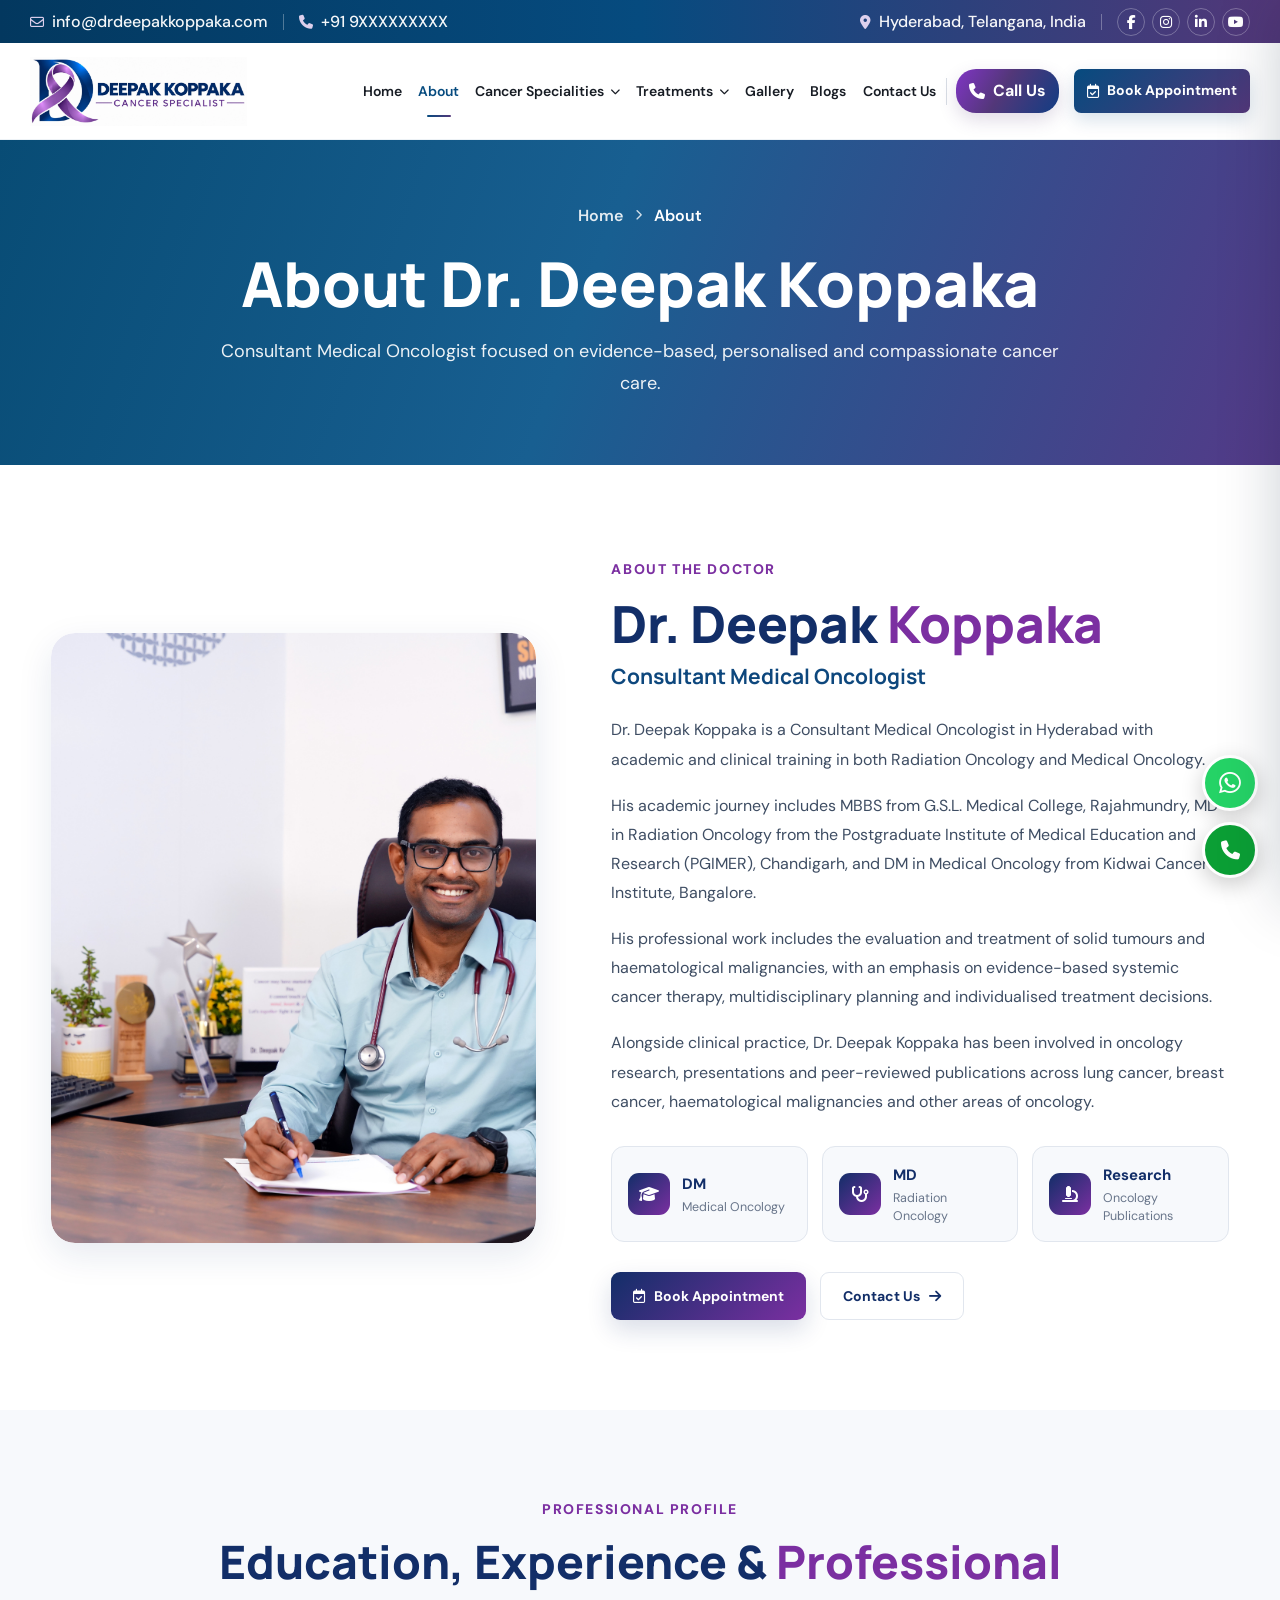
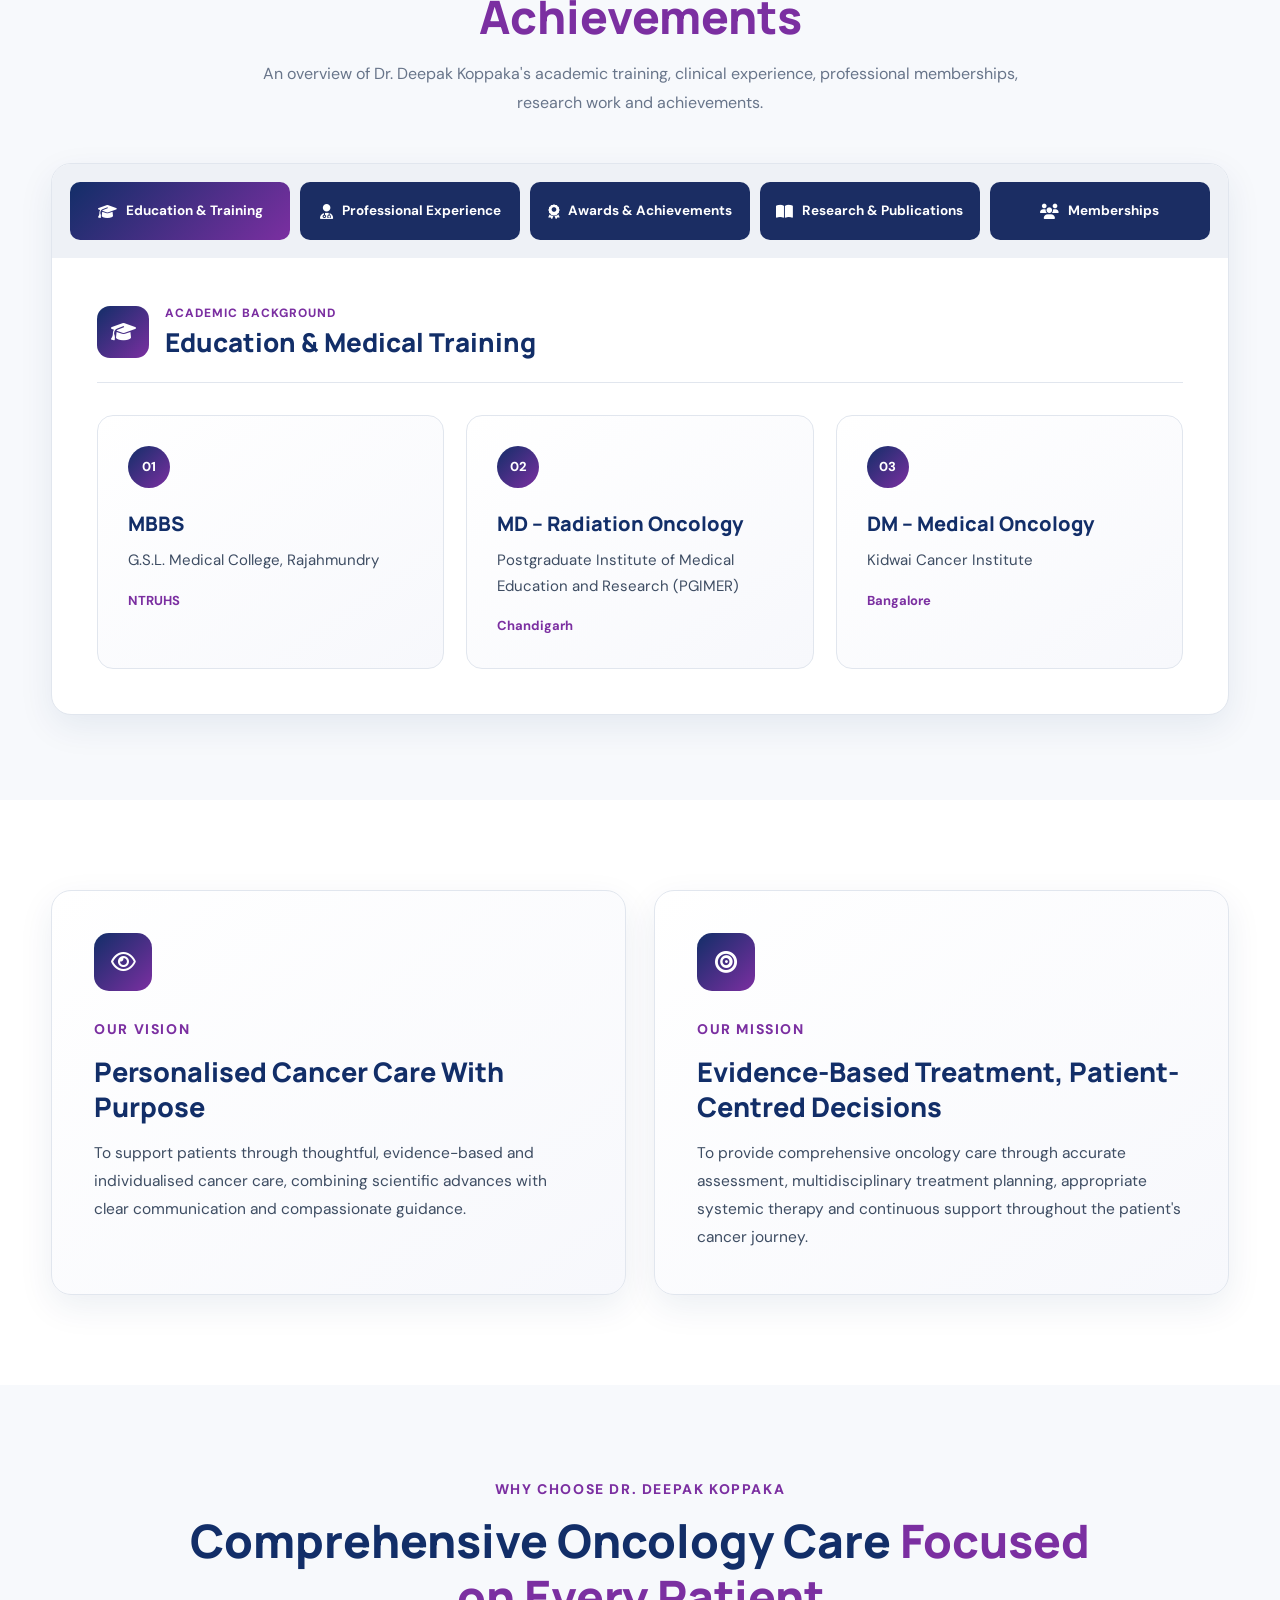
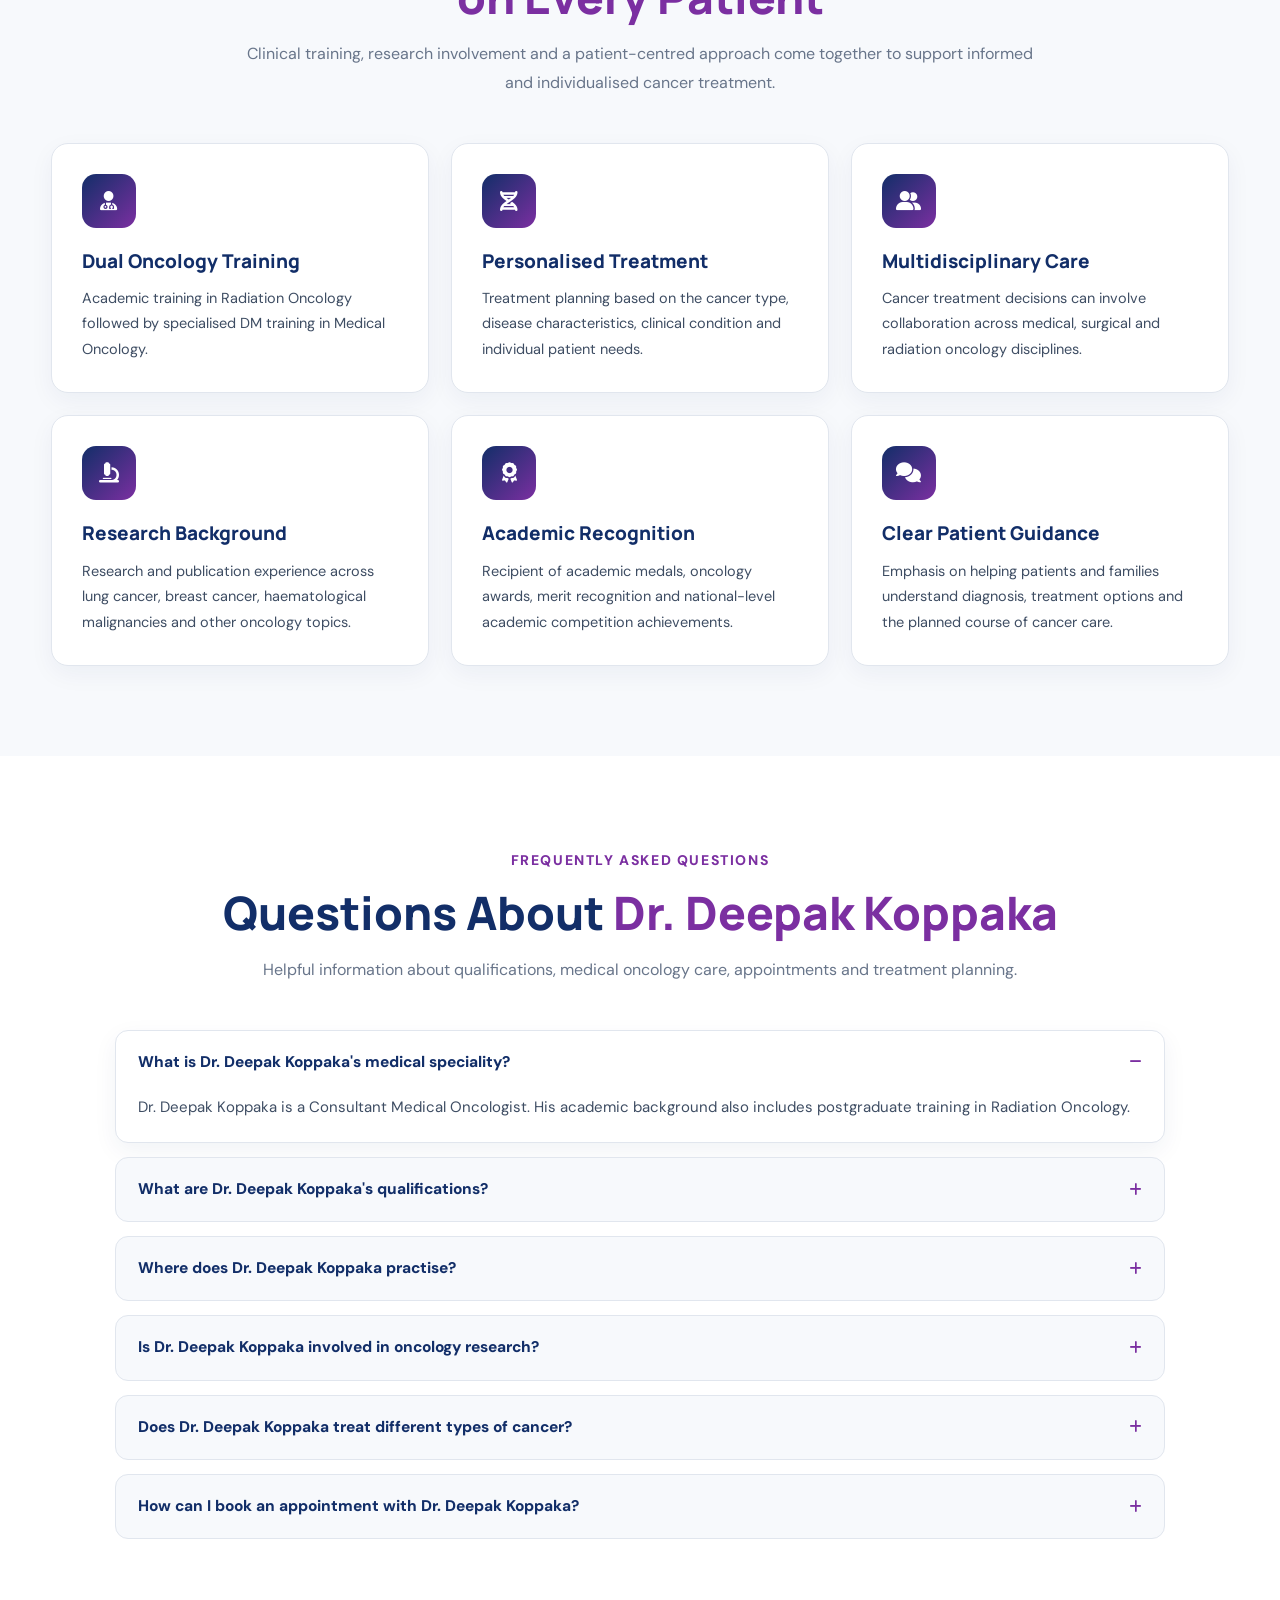
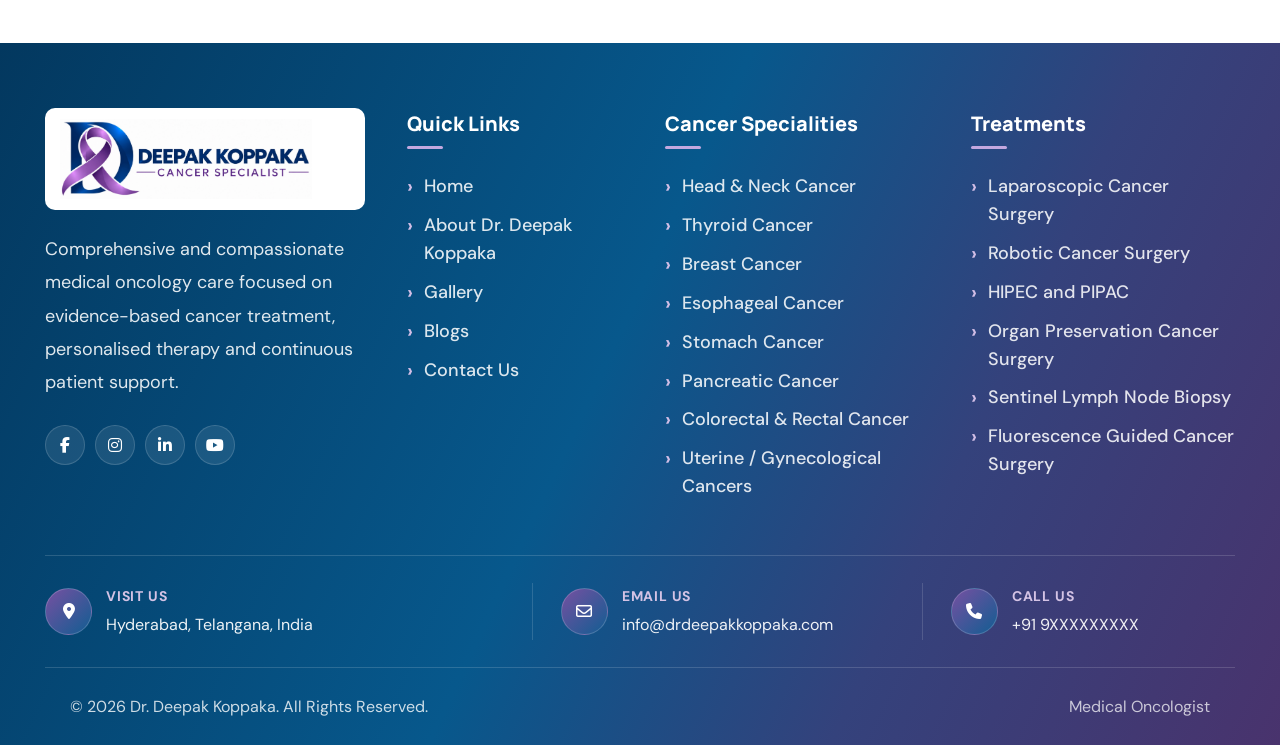
==== commit 0baf9dbf: "updated code" ====
--- a/about.html
+++ b/about.html
@@ -1220,7 +1220,8 @@
       <article class="why-card">
 
         <div class="why-icon">
-          <i class="fa-solid fa-users-medical"></i>
+          <!-- <i class="fa-solid fa-users-medical"></i> -->
+           <i class="fa-solid fa-user-group"></i>
         </div>
 
         <h3>
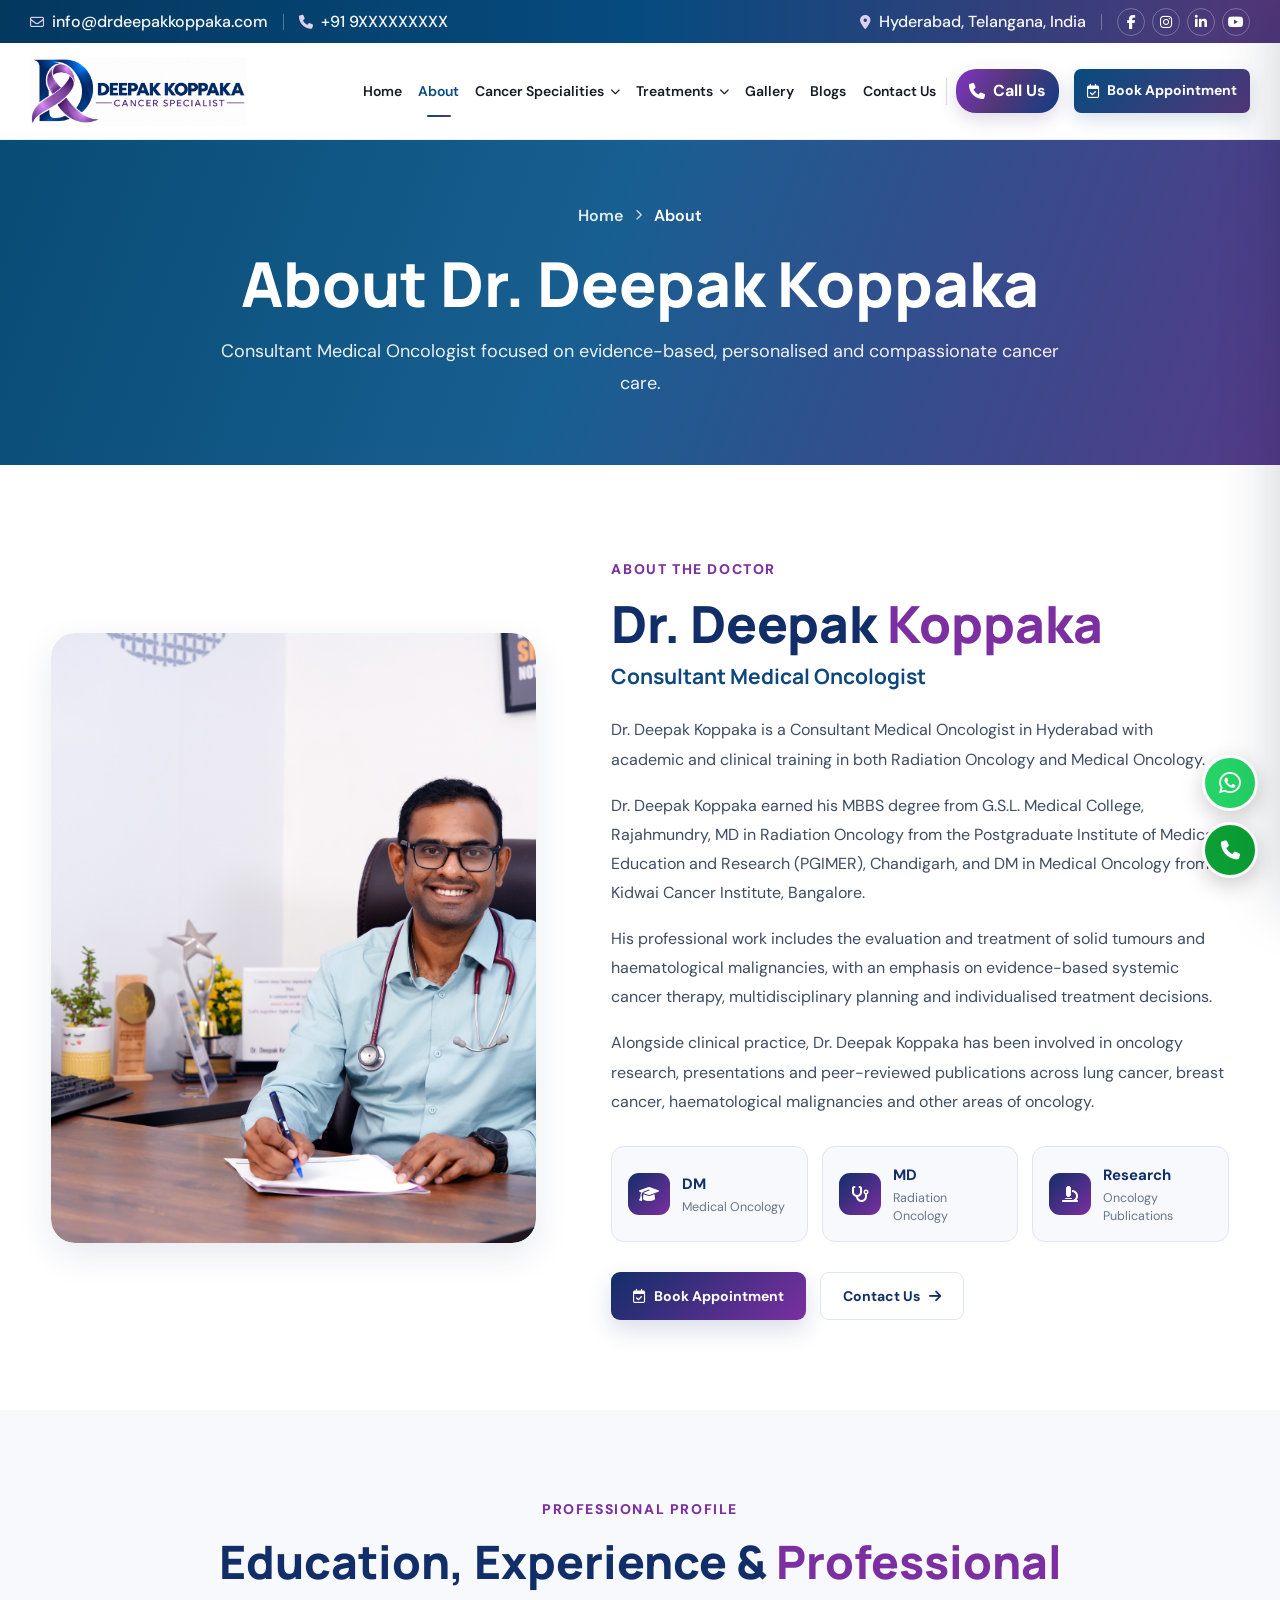
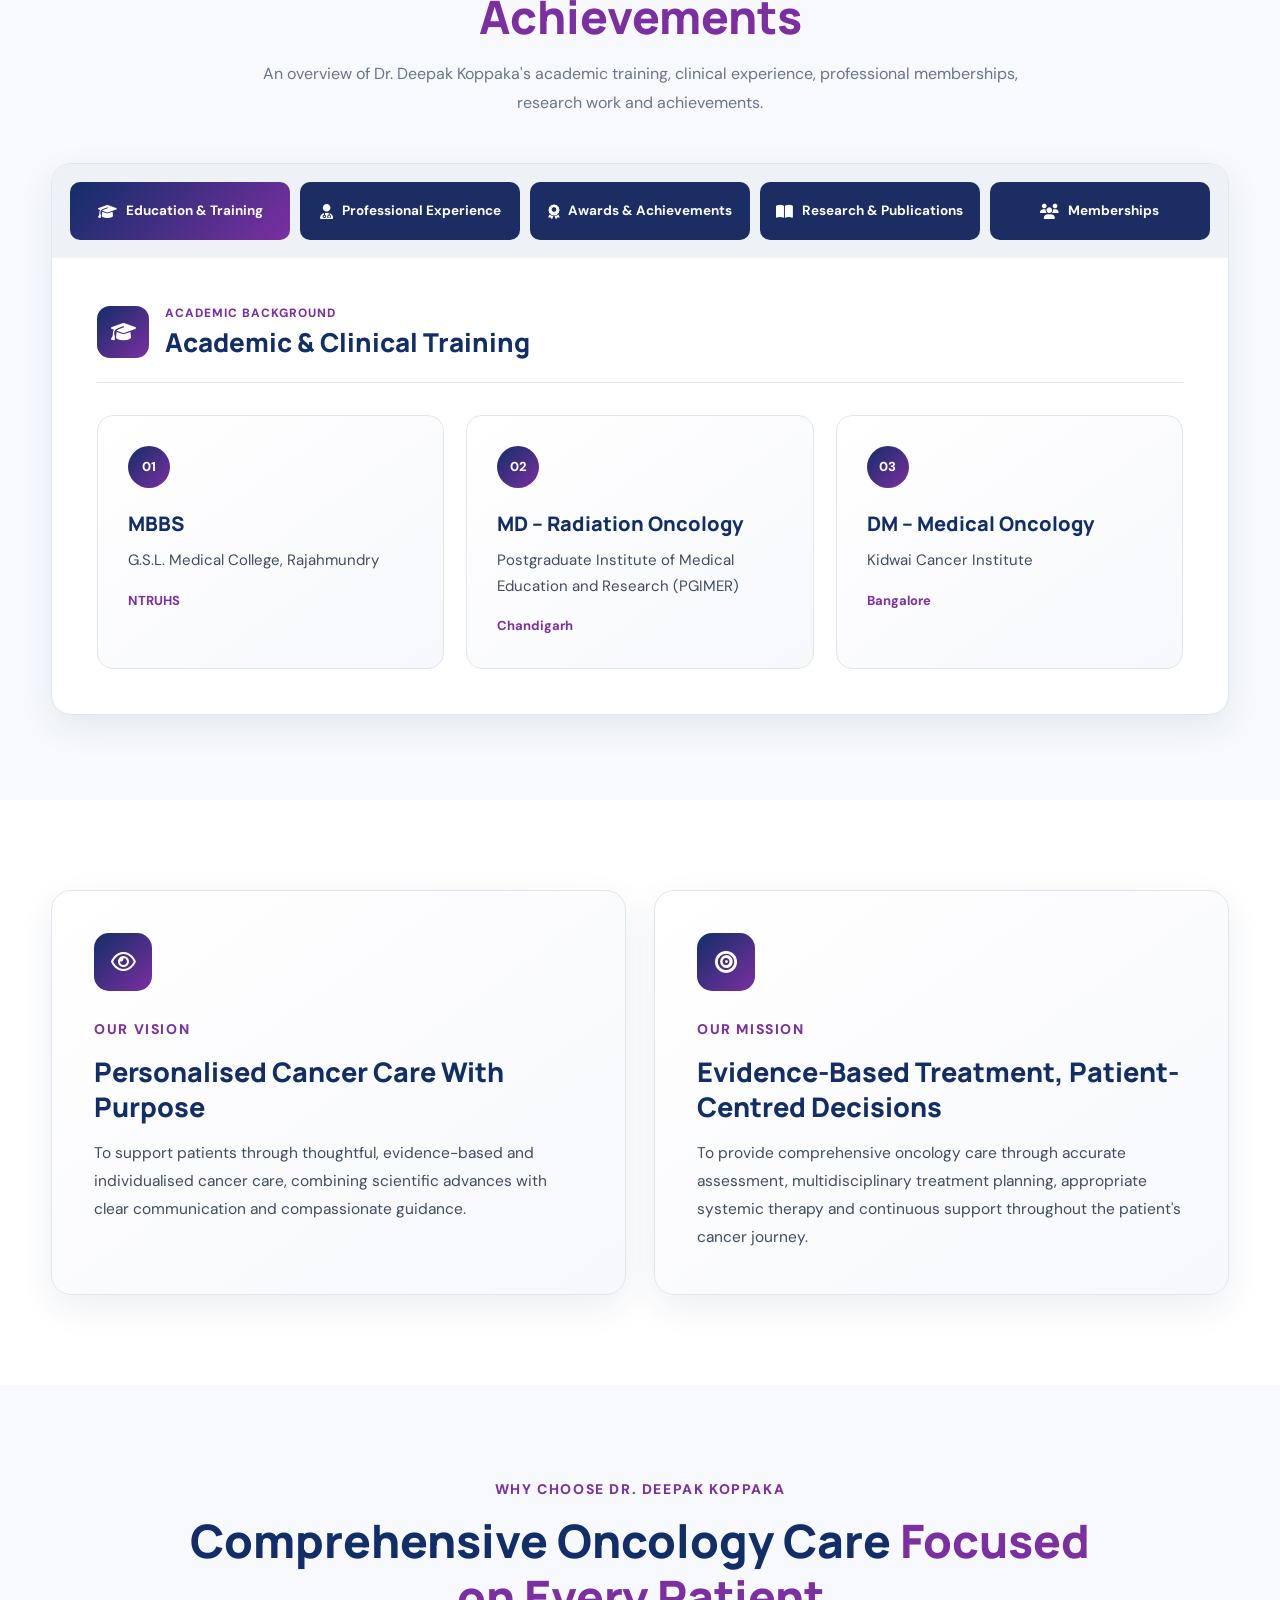
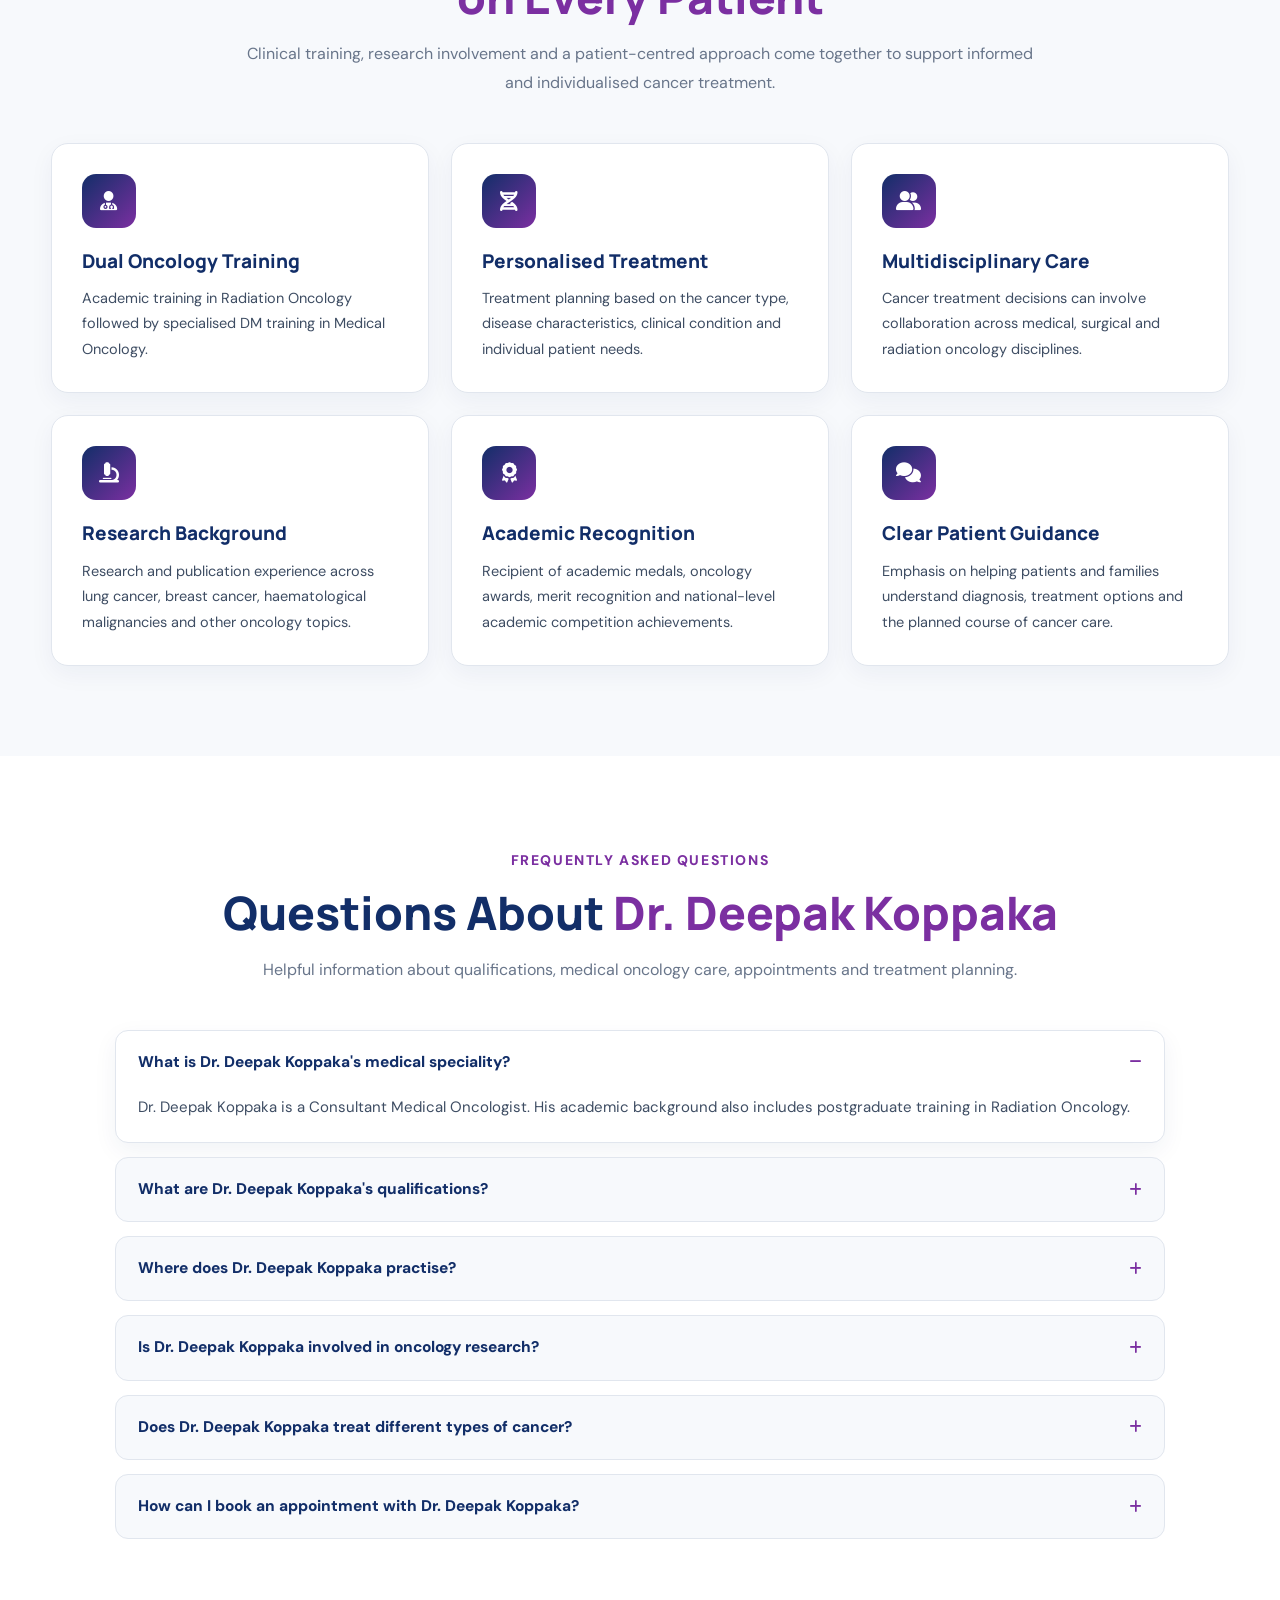
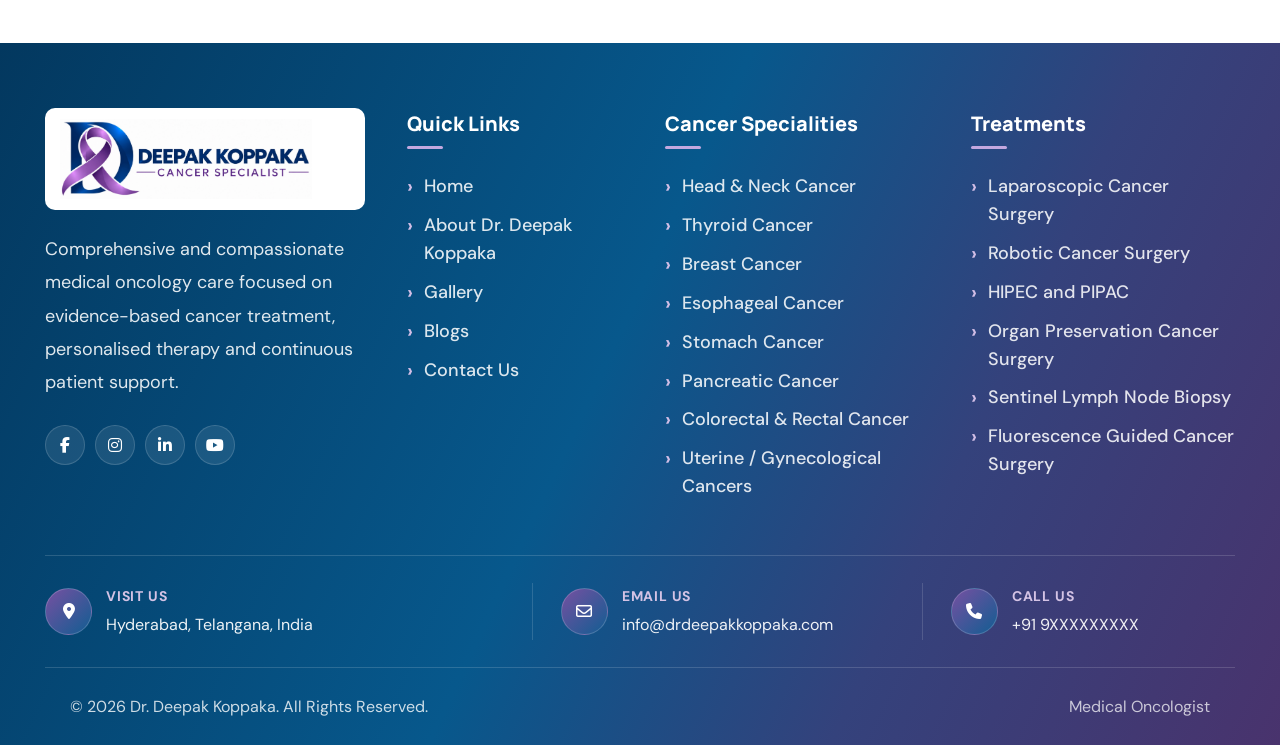
==== commit bf9309e6: "updated code" ====
--- a/about.html
+++ b/about.html
@@ -187,7 +187,8 @@
 
 
         <p>
-          His academic journey includes MBBS from G.S.L.
+          <!-- His academic journey includes MBBS from -->
+          Dr. Deepak Koppaka earned his MBBS degree from G.S.L.
           Medical College, Rajahmundry, MD in Radiation
           Oncology from the Postgraduate Institute of Medical
           Education and Research (PGIMER), Chandigarh, and
@@ -444,7 +445,8 @@
             </span>
 
             <h3>
-              Education & Medical Training
+              Academic & Clinical Training
+              <!-- Education & Medical Training -->
             </h3>
 
           </div>
